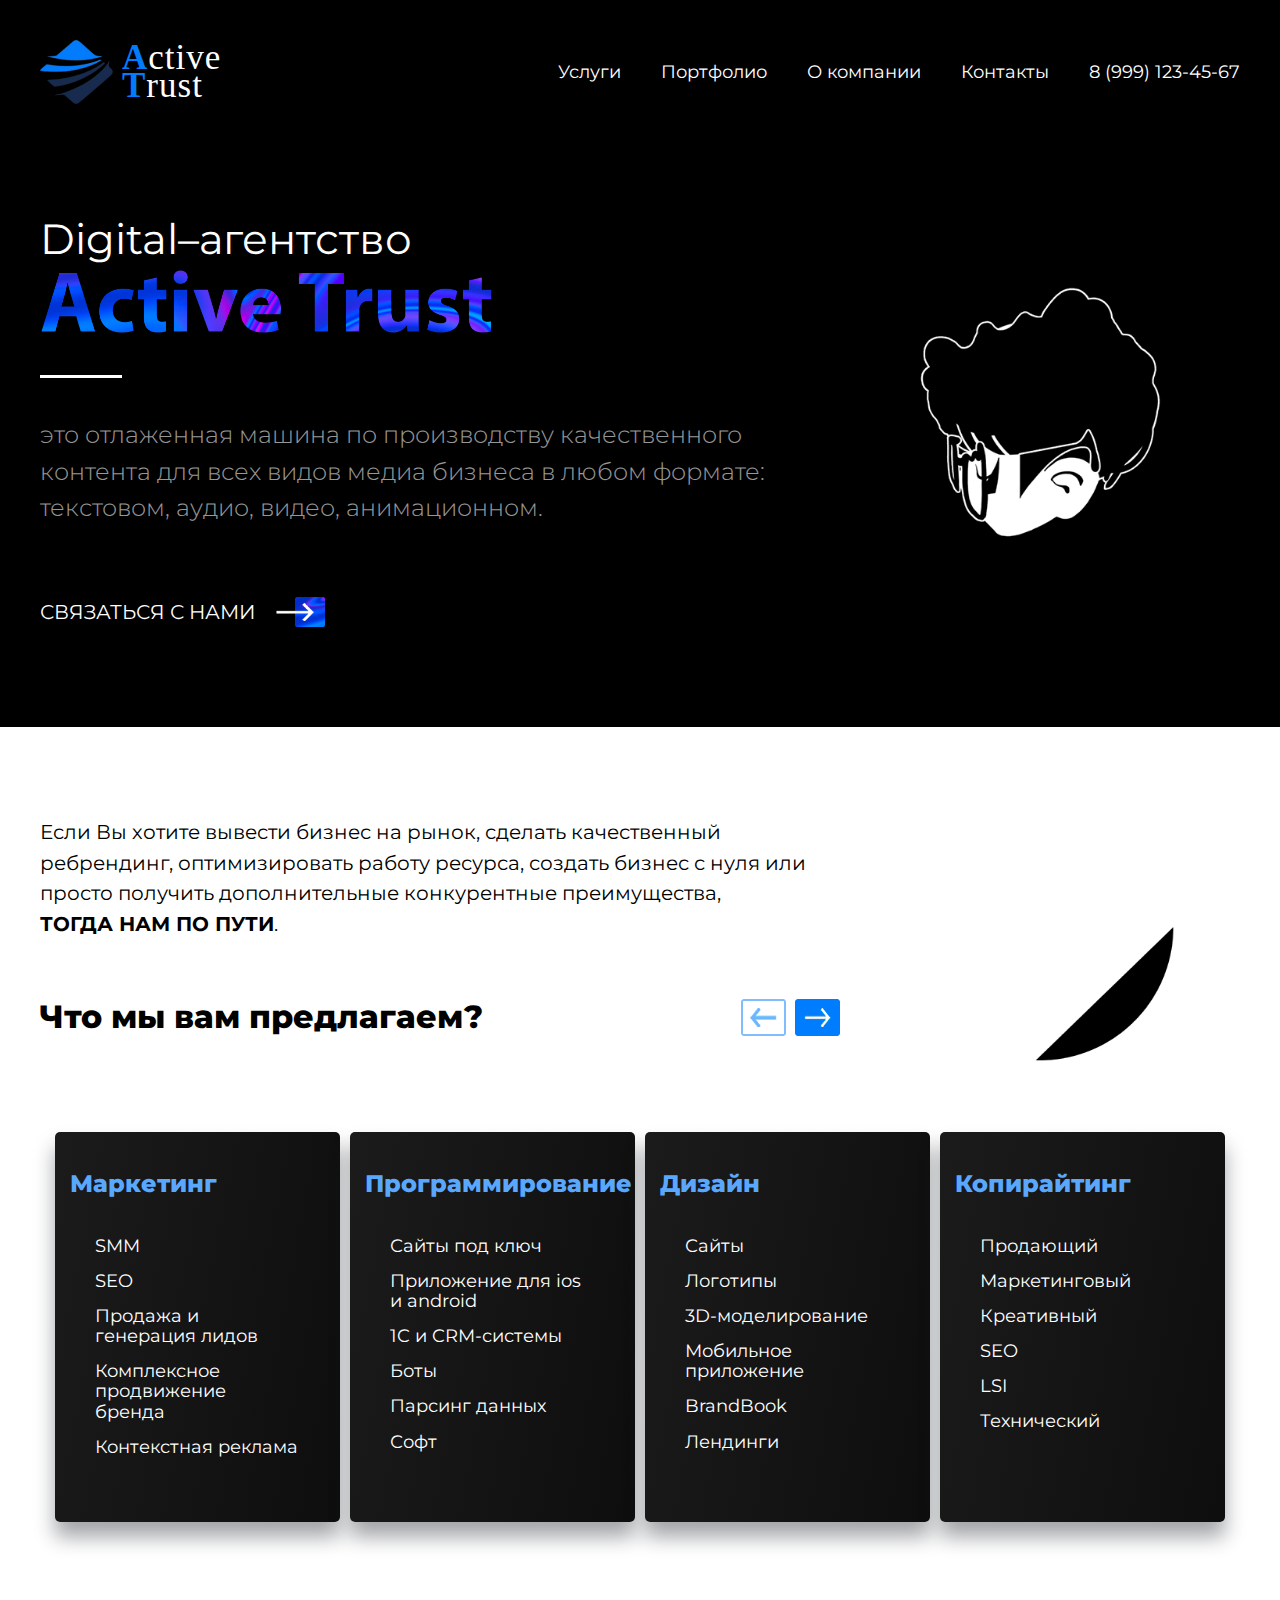
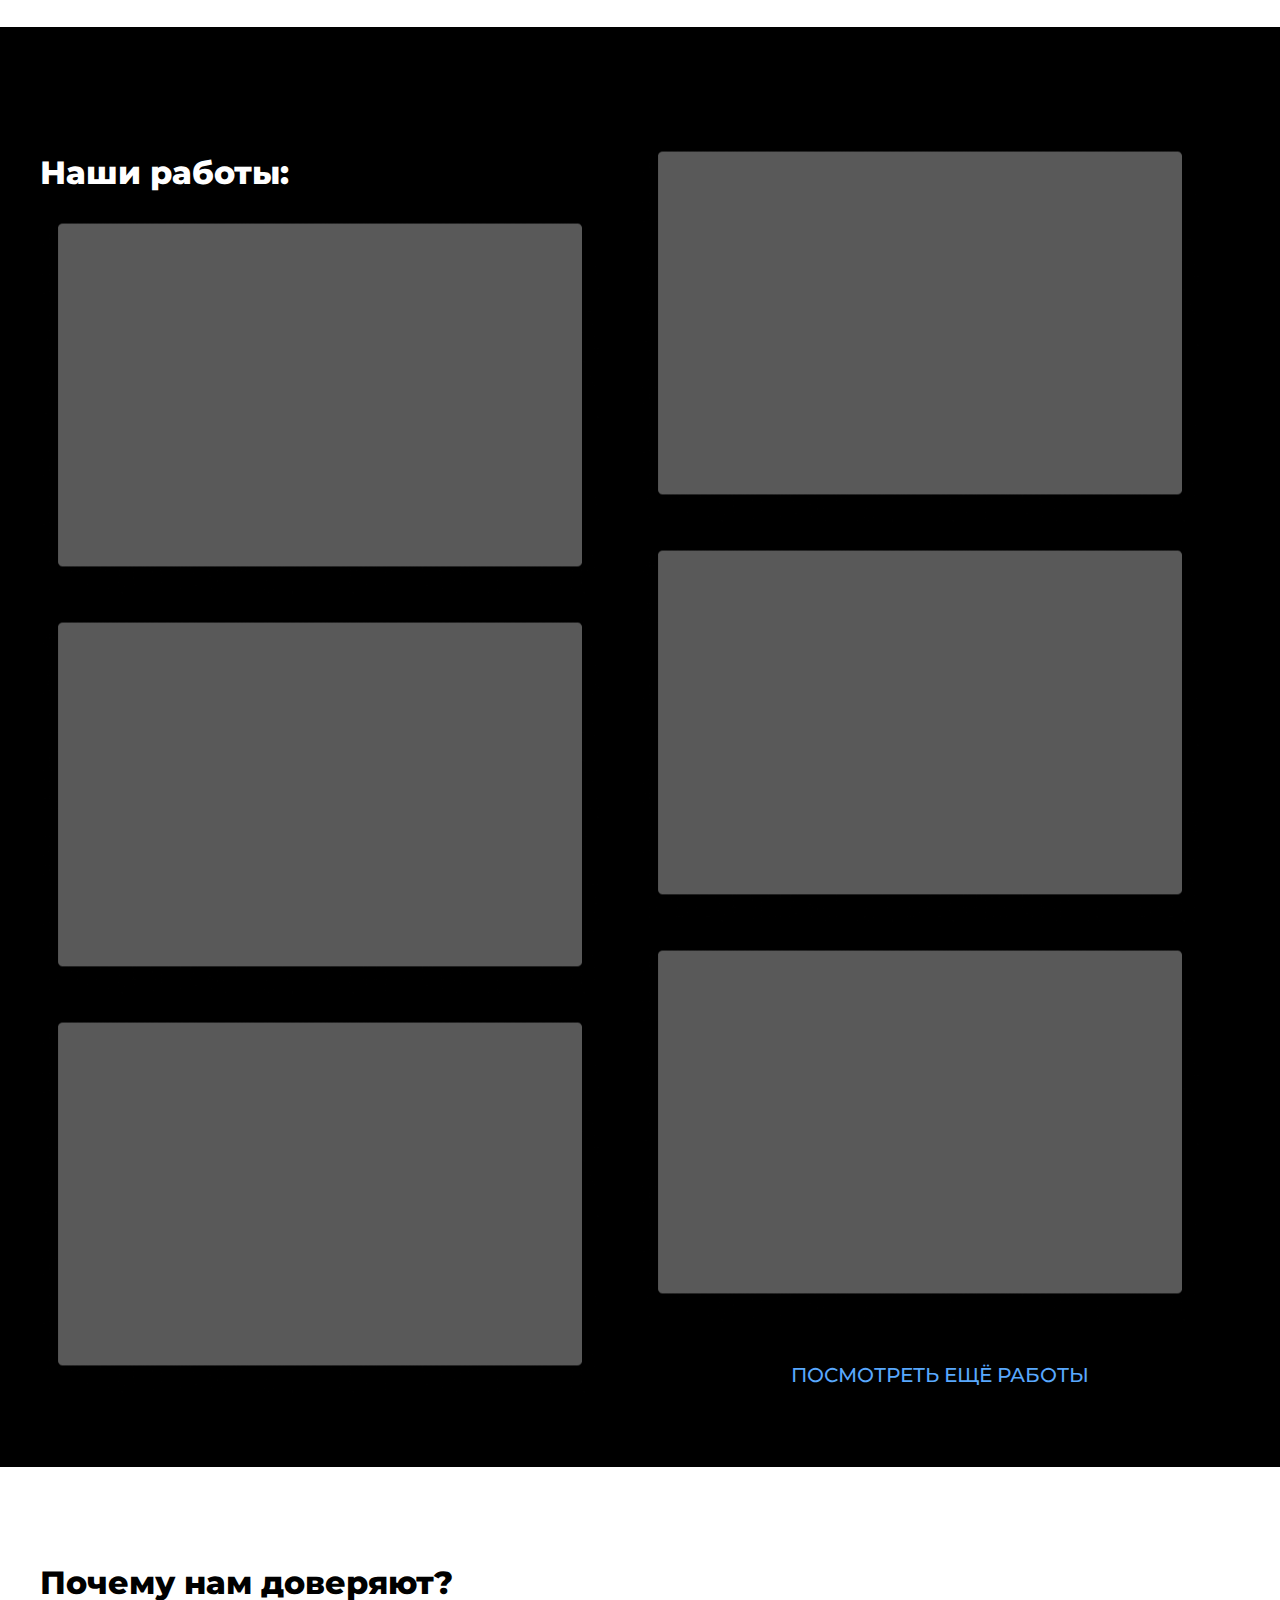
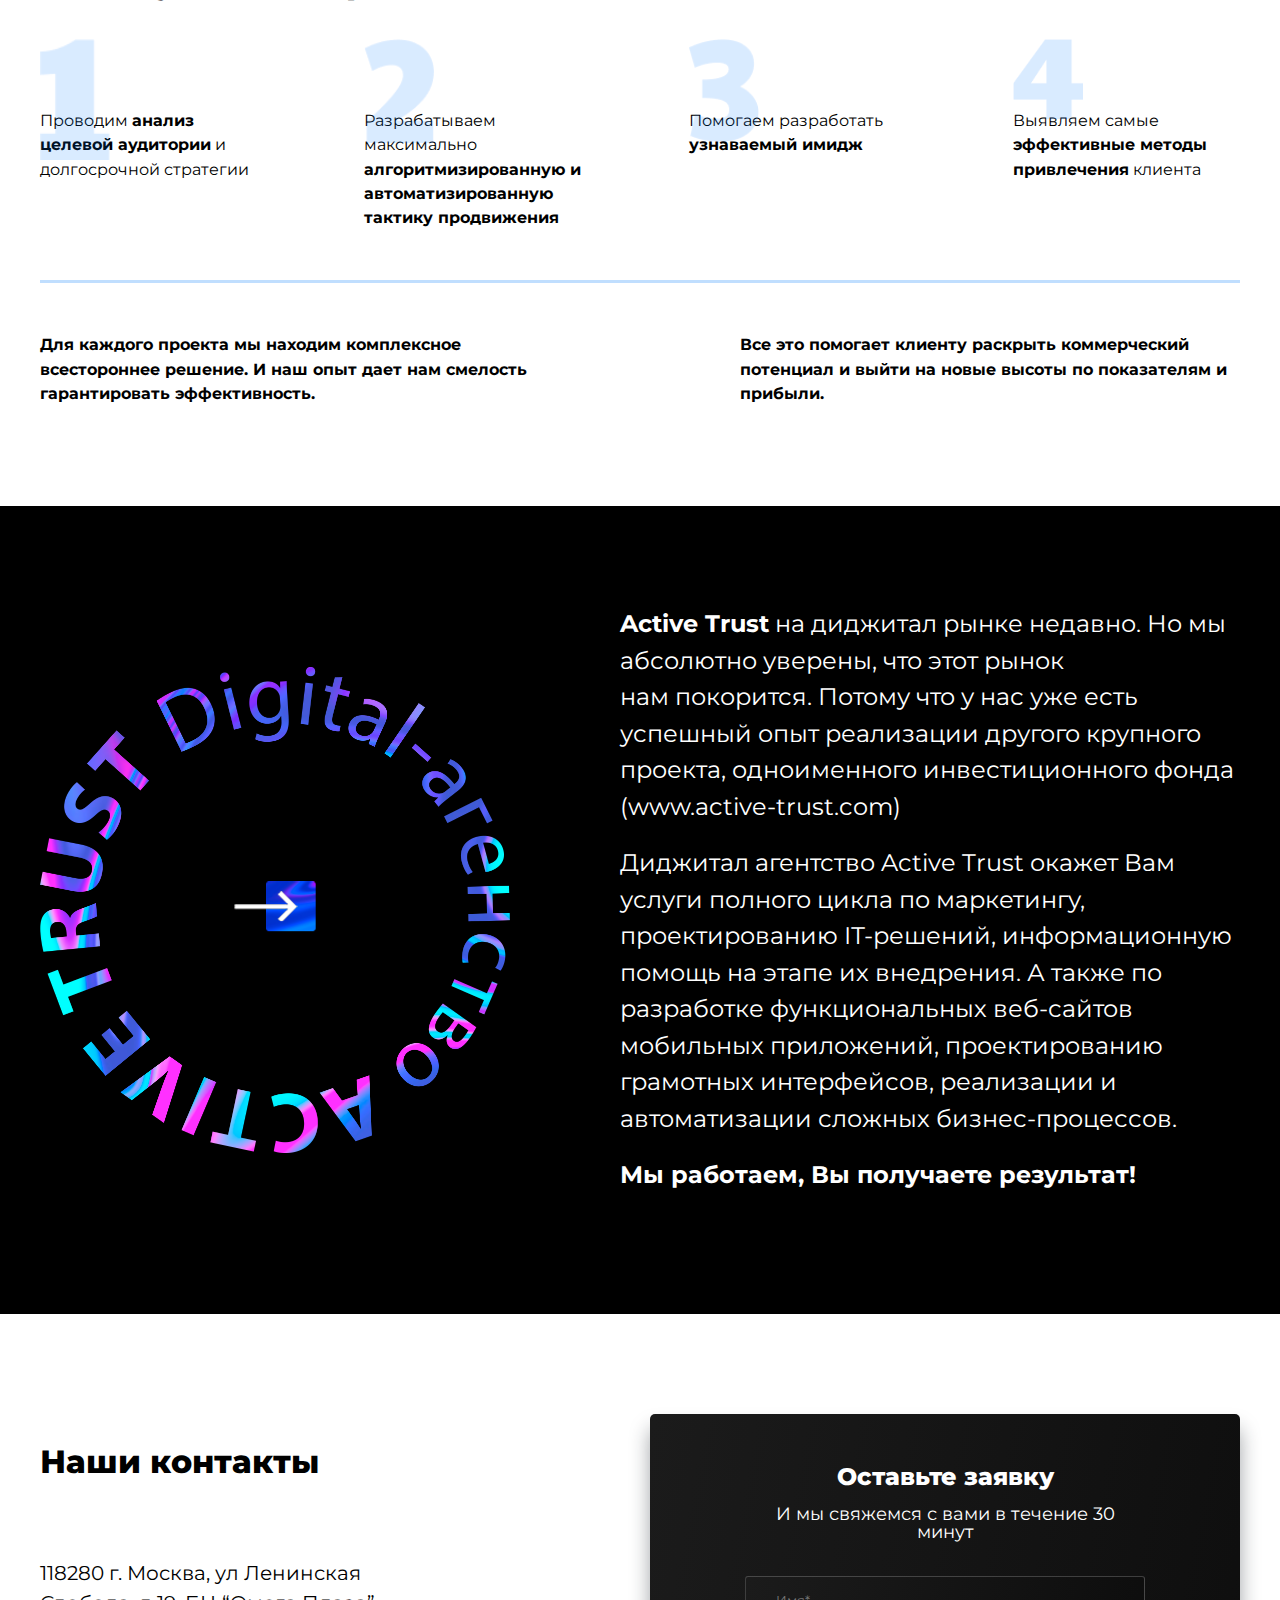
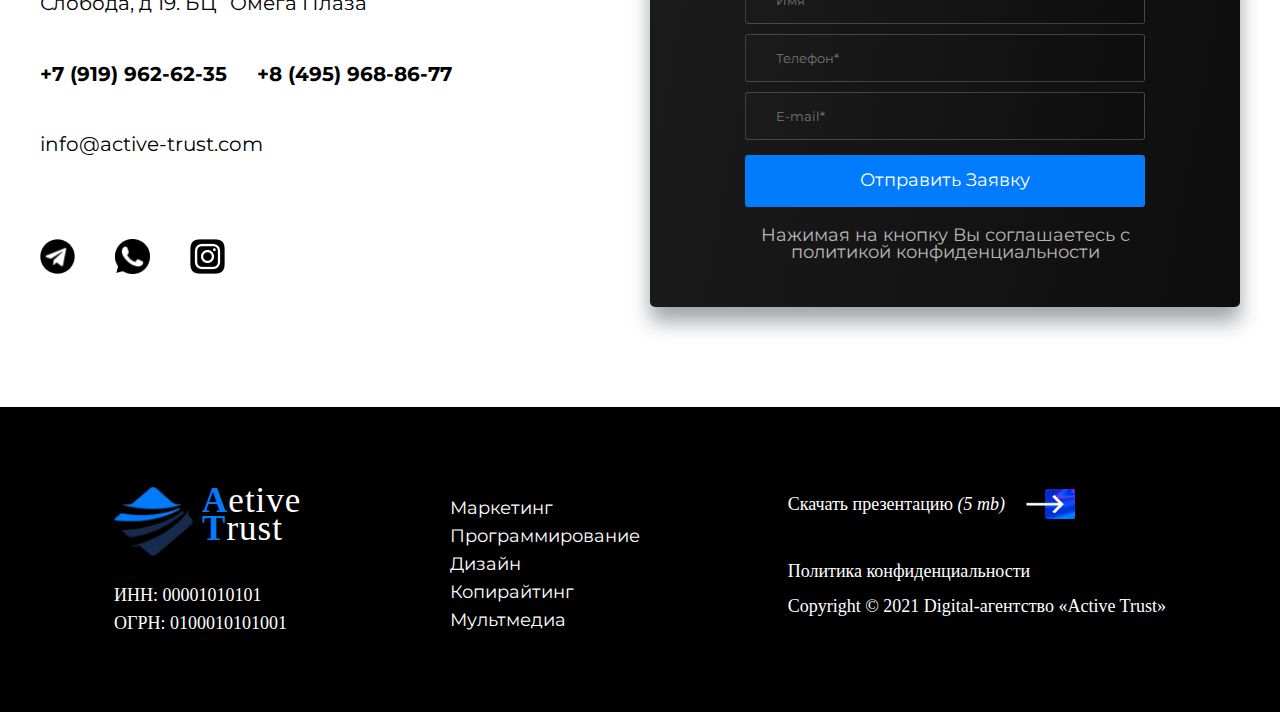
==== index.html @ a8a4c8cf "Fix the source for images" ====
<!DOCTYPE html>
<html lang="en">
  <head>
    <meta charset="UTF-8" />
    <meta http-equiv="X-UA-Compatible" content="IE=edge" />
    <meta name="viewport" content="width=device-width, initial-scale=1.0" />
    <link rel="stylesheet" href="styles/style.css" />
    <title>Active Trust</title>
  </head>
  <body>
    <div class="wrapper">
      <div class="content">
        <div class="header">
          <div class="header__inner">
            <a class="header__logo" href="#">
              <img src="images/logo/logo.png" alt="" />
              <div class="header__logoText">
                <p>Active</p>
                <p>Trust</p>
              </div>
            </a>
            <div class="header__nav">
              <p><a href="#">Услуги</a></p>
              <p><a href="#">Портфолио</a></p>
              <p><a href="#">О компании</a></p>
              <p><a href="#">Контакты</a></p>
              <p><a href="#">8 (999) 123-45-67</a></p>
            </div>
          </div>
        </div>
      </div>
      <div class="container">
        <div class="content">
          <div class="slider">
            <div class="slider__about">
              <div class="slider__heading">
                <p>Digital–агентство</p>
                <div class="slider__img">
                  <a href="# ">
                    <img
                      src="images/heading__text/activetrust.png"
                      alt=""
                      width="454"
                    />
                  </a>
                </div>
                <img src="images/heading__text/line.png" alt="" />
              </div>
              <div class="slider__text">
                <p>
                  это отлаженная машина по производству качественного контента
                  для всех видов медиа бизнеса в любом формате: текстовом,
                  аудио, видео, анимационном.
                </p>
              </div>
              <div class="slider__contactUs">
                <a href="#">Связаться с нами</a>
                <a href="#">
                  <img
                    src="images/heading__text/contactUs.png"
                    alt=""
                    width="50px"
                  />
                </a>
              </div>
            </div>
            <div class="slider__logo">
              <img src="images/heading__text/bpZ.gif" alt="" width="400px" />
            </div>
          </div>
        </div>
        <div class="offers">
          <div class="content">
            <div class="offers__inner">
              <div class="offers__text">
                <p>
                  Если Вы хотите вывести бизнес на рынок, сделать качественный
                  ребрендинг, оптимизировать работу ресурса, создать бизнес
                  с нуля или просто получить дополнительные конкурентные
                  преимущества,<br />
                  <b>ТОГДА НАМ ПО ПУТИ</b>.
                </p>
                <div class="offers__heading">
                  <p>Что мы вам предлагаем?</p>
                  <div class="offers__arrows">
                    <img
                      src="images/offer/leftArrow.png"
                      alt=""
                      width="45px"
                    />
                    <img
                      src="images/offer/rifgtArrow.png"
                      alt=""
                      width="45px"
                    />
                  </div>
                </div>
              </div>
              <div class="offers__image">
                <img
                  src="images/offer/loading_offer.gif"
                  alt=""
                  width="400px"
                />
              </div>
            </div>
            <div class="offers__types">
              <div class="offers__typeItem">
                <p>Маркетинг</p>
                <ul class="offers__typeList">
                  <li>SMM</li>
                  <li>SEO</li>
                  <li>Продажа и генерация лидов</li>
                  <li>Комплексное продвижение бренда</li>
                  <li>Контекстная реклама</li>
                </ul>
              </div>
              <div class="offers__typeItem">
                <p>Программирование</p>
                <ul class="offers__typeList">
                  <li>Сайты под ключ</li>
                  <li>Приложение для ios и android</li>
                  <li>1C и CRM-системы</li>
                  <li>Боты</li>
                  <li>Парсинг данных</li>
                  <li>Софт</li>
                </ul>
              </div>
              <div class="offers__typeItem">
                <p>Дизайн</p>
                <ul class="offers__typeList">
                  <li>Сайты</li>
                  <li>Логотипы</li>
                  <li>3D-моделирование</li>
                  <li>Мобильное приложение</li>
                  <li>BrandBook</li>
                  <li>Лендинги</li>
                </ul>
              </div>
              <div class="offers__typeItem">
                <p>Копирайтинг</p>
                <ul class="offers__typeList">
                  <li>Продающий</li>
                  <li>Маркетинговый</li>
                  <li>Креативный</li>
                  <li>SEO</li>
                  <li>LSI</li>
                  <li>Технический</li>
                </ul>
              </div>
            </div>
          </div>
        </div>
        <div class="content">
          <div class="jobs">
            <div class="jobs__heading">
              <p>Наши работы:</p>
              <img src="images/jobs/test.png" alt="" />
              <img src="images/jobs/test.png" alt="" />
              <img src="images/jobs/test.png" alt="" />
              <img src="images/jobs/test.png" alt="" />
              <img src="images/jobs/test.png" alt="" />
              <img src="images/jobs/test.png" alt="" />
              <a href="#">ПОСМОТРЕТЬ ЕЩЁ РАБОТЫ</a>
            </div>
          </div>
        </div>
        <div class="confidence">
          <div class="content">
            <div class="confidence__heading">
              <h2>Почему нам доверяют?</h2>
            </div>
            <div class="confidence__list">
              <div class="confidence__item">
                <img src="images/confidence/1.png" alt="" />
                <p>
                  Проводим <b>анализ целевой аудитории</b> и долгосрочной
                  стратегии
                </p>
              </div>
              <div class="confidence__item">
                <img src="images/confidence/2.png" alt="" />
                <p>
                  Разрабатываем максимально
                  <b
                    >алгоритмизированную и автоматизированную тактику
                    продвижения</b
                  >
                </p>
              </div>
              <div class="confidence__item">
                <img src="images/confidence/3.png" alt="" />
                <p>Помогаем разработать <b>узнаваемый имидж</b></p>
              </div>
              <div class="confidence__item">
                <img src="images/confidence/4.png" alt="" />
                <p>
                  Выявляем самые <b>эффективные методы привлечения</b> клиента
                </p>
              </div>
            </div>
            <div class="confidence__info">
              <p>
                <b
                  >Для каждого проекта мы находим комплексное всестороннее
                  решение. И наш опыт дает нам смелость гарантировать
                  эффективность.</b
                >
              </p>
              <p>
                <b>
                  Все это помогает клиенту раскрыть коммерческий потенциал и
                  выйти на новые высоты по показателям и прибыли.
                </b>
              </p>
            </div>
          </div>
        </div>
        <div class="content">
          <div class="about">
            <div class="about__inner">
              <div class="about__logo">
                <img src="images/about/about_round.png" alt="" />
              </div>
              <div class="about__heading">
                <p>
                  <b>Active Trust</b> на диджитал рынке недавно. Но мы абсолютно
                  уверены, что этот рынок нам покорится. Потому что у нас уже
                  есть успешный опыт реализации другого крупного проекта,
                  одноименного инвестиционного фонда (www.active-trust.com)
                </p>
                <p>
                  Диджитал агентство Active Trust окажет Вам услуги полного
                  цикла по маркетингу, проектированию IТ-решений, информационную
                  помощь на этапе их внедрения. А также по разработке
                  функциональных веб-сайтов мобильных приложений, проектированию
                  грамотных интерфейсов, реализации и автоматизации сложных
                  бизнес-процессов.
                </p>
                <p><b>Мы работаем, Вы получаете результат!</b></p>
              </div>
            </div>
          </div>
        </div>
        <div class="contacts">
          <div class="content">
            <div class="contacts__inner">
              <div class="contacts__info">
                <h2>Наши контакты</h2>
                <p class="contacts__adress">
                  118280 г. Москва, ул Ленинская Слобода, д 19. БЦ “Омега Плаза”
                </p>
                <div class="contacts__numbers">
                  <p class="contacts__phones"><b>+7 (919) 962-62-35</b></p>
                  <p class="contacts__phones"><b>+8 (495) 968-86-77</b></p>
                </div>
                <p class="contacts__email">info@active-trust.com</p>
                <div class="contacts__links">
                  <img src="images/contacts/uil_telegram.png" alt="" />
                  <img src="images/contacts/dashicons_whatsapp.png" alt="" />
                  <img src="images/contacts/uil_instagram-alt.png" alt="" />
                </div>
              </div>
              <div class="contacts__request">
                <div class="contacts__requestZone">
                  <h3>Оставьте заявку</h3>
                  <p>И мы свяжемся с вами в течение 30 минут</p>
                  <div class="contacts__forms">
                    <form action="#" class="contacts__form">
                      <input
                        type="text"
                        class="contacts__data"
                        name="firstName"
                        placeholder="Имя*"
                      />
                      <input
                        type="text"
                        class="contacts__data"
                        name="phoneNumber"
                        placeholder="Телефон*"
                      />
                      <input
                        type="text"
                        class="contacts__data"
                        name="eMail"
                        placeholder="E-mail*"
                      />
                      <input
                        type="submit"
                        value="Отправить Заявку"
                        class="contacts__send"
                      />
                    </form>
                  </div>
                  <div class="contacts__privacyPolicy">
                    <p>
                      Нажимая на кнопку Вы соглашаетесь с политикой
                      конфиденциальности
                    </p>
                  </div>
                </div>
              </div>
            </div>
          </div>
        </div>
      </div>
      <div class="footer">
        <div class="content">
          <div class="footer__inner">
            <div class="footer__logo">
              <div class="footer__logoZone">
                <img src="images/logo/logo.png" alt="" width="80px" />
                <div class="footer__logoText">
                  <p>Aetive</p>
                  <p>Trust</p>
                </div>
              </div>
              <div class="footer__code">
                <p>ИНН: 00001010101</p>
                <p>ОГРН: 0100010101001</p>
              </div>
            </div>
            <div class="footer__nav">
              <ul class="footer__navList">
                <li class="footer__navItem"><a href="#">Маркетинг</a></li>
                <li class="footer__navItem">
                  <a href="#">Программирование</a>
                </li>
                <li class="footer__navItem"><a href="#">Дизайн</a></li>
                <li class="footer__navItem"><a href="#">Копирайтинг</a></li>
                <li class="footer__navItem"><a href="#">Мультмедиа</a></li>
              </ul>
            </div>
            <div class="footer__files">
              <div class="footer__download">
                <p>Скачать презентацию <i>(5 mb)</i></p>
                <img
                  src="/images/heading__text/contactUs.png"
                  alt=""
                  width="50px"
                />
              </div>
              <div class="footer__copyright">
                <p>Политика конфиденциальности</p>
                <p>Copyright © 2021 Digital-агентство «Active Trust»</p>
              </div>
            </div>
          </div>
        </div>
      </div>
    </div>
  </body>
</html>
---- styles/style.css ----
@import url("https://fonts.googleapis.com/css2?family=Montserrat:wght@100;200&display=swap");
@import url("https://fonts.googleapis.com/css2?family=Montserrat&display=swap");
@import url("https://fonts.googleapis.com/css2?family=Montserrat:wght@700&display=swap");
* {
  padding: 0;
  margin: 0;
  border: 0;
}

*,
*:before,
*:after {
  box-sizing: border-box;
}

:focus,
:active {
  outline: none;
}

a:focus,
a:active {
  outline: none;
}

nav,
footer,
header,
aside {
  display: block;
}

html,
body {
  height: 100%;
  width: 100%;
  font-size: 100%;
  line-height: 1;
  font-size: 14px;
  -ms-text-size-adjust: 100%;
  -moz-text-size-adjust: 100%;
  -webkit-text-size-adjust: 100%;
}

input,
button,
textarea {
  font-family: inherit;
}

input::-ms-clear {
  display: none;
}

button {
  cursor: pointer;
}

button::-moz-focus-inner {
  padding: 0;
  border: 0;
}

a,
a:visited {
  text-decoration: none;
}

a:hover {
  text-decoration: none;
}

ul li {
  list-style: none;
}

img {
  vertical-align: top;
}

h1,
h2,
h3,
h4,
h5,
h6 {
  font-size: inherit;
  font-weight: inherit;
}

body {
  background: black;
}

h2 {
  font-size: 32px;
  font-family: "Montserrat", sans-serif;
  font-weight: 800;
}

.wpapper {
  display: flex;
  flex-direction: column;
  min-height: 100%;
  overflow: hidden;
}
.container {
}
.content {
  max-width: 1260px;
  margin: 0 auto;
  padding: 0 30px;
}
.header {
  padding-top: 40px;
}
.header__inner {
  display: flex;
  flex-direction: row;
  flex-wrap: nowrap;
  justify-content: space-between;
}
.header__logo {
  display: flex;
  flex-direction: row;
  flex-wrap: nowrap;
  align-items: center;
}
.header__logoText {
  color: white;
  margin-left: 8px;
  font-size: 35px;
  line-height: 0.8;
  letter-spacing: 1px;
}
.header__logoText p::first-letter {
  color: #027bfd;
  font-weight: 700;
}
.header__nav {
  color: white;
  display: flex;
  flex-direction: row;
  flex-wrap: nowrap;
  justify-content: space-between;
  align-items: center;
  font-family: "Montserrat", sans-serif;
  font-size: 18px;
}
.header__nav p {
  margin-left: 40px;
}

.header__nav a {
  color: white;
}
.header__nav a:hover {
  color: #59a8fd;
}

.slider {
  margin-top: 114px;
  display: flex;
  flex-direction: row;
  flex-wrap: nowrap;
  align-items: center;
  justify-content: space-between;
}
.slider__about {
}
.slider__img {
  margin-bottom: 38px;
}
.slider__heading {
  color: white;
  font-family: "Montserrat", sans-serif;
  font-style: normal;
  font-weight: normal;
  font-size: 42px;
}
.slider__heading p {
  margin-bottom: 10px;
}
.slider__text {
  color: rgba(255, 255, 255, 0.6);
  font-family: "Montserrat", sans-serif;
  font-style: normal;
  font-weight: 300;
  font-size: 24px;
  line-height: 152%;
  margin-bottom: 70px;
}
.slider__contactUs {
  color: white;
  font-size: 20px;
  font-family: "Montserrat", sans-serif;
  text-transform: uppercase;
  display: flex;
  flex-direction: row;
  align-items: center;
}
.slider__contactUs img {
  margin-left: 20px;
}
.slider__contactUs a {
  color: white;
}
.slider__contactUs a:hover {
  color: #027bfd;
}

/* Offer zone */
.offers {
  margin-top: 100px;

  background-color: white;
}
.offers__inner {
  display: flex;
  flex-direction: row;
  justify-content: space-between;
  align-items: center;
}
.offers__text {
  font-family: "Montserrat", sans-serif;
  font-size: 20px;
  line-height: 152%;
  color: #000000;
}
.offers__heading {
  margin-top: 60px;
  font-weight: 800;
  font-size: 32px;
  font-family: "Montserrat", sans-serif;
  display: flex;
  align-items: center;
  justify-content: space-between;
  flex-wrap: nowrap;
}
.offers__types {
  display: flex;
  flex-direction: row;
  flex-wrap: wrap;
  justify-content: center;
  padding-bottom: 100px;
}

.offers__typeItem {
  background: linear-gradient(100.74deg, #1c1c1c -7.06%, #0d0d0d 104.89%);
  box-shadow: 0px 15px 20px rgba(23, 29, 38, 0.4);
  border-radius: 5px;
  width: 285px;
  color: white;
  margin: 5px 5px 5px 5px;
}

.offers__typeItem p {
  font-family: "Montserrat", sans-serif;
  font-size: 24px;
  color: #59a8fd;
  font-weight: 800;
  padding: 40px 0px 40px 15px;
}

.offers__typeList {
  font-family: "Montserrat", sans-serif;
  font-size: 18px;
  line-height: 112%;
  padding: 0 40px 50px 40px;
}

.offers__typeList li {
  padding-bottom: 15px;
}

.jobs {
  margin-top: 100px;
  padding-bottom: 70px;
}
.jobs__heading {
  display: flex;
  flex-direction: column;
  flex-wrap: wrap;
  color: white;
  font-family: "Montserrat", sans-serif;
  font-size: 32px;
  font-weight: 800;
  max-height: 1300px;
}

.jobs__heading img {
  max-width: 560px;
  width: 100%;
  margin-top: 20px;
}
.jobs__heading p {
  padding-top: 30px;
  padding-bottom: 10px;
}
.jobs__heading a {
  text-decoration: none;
  color: #59a8fd;
  font-weight: 500;
  font-size: 20px;
  font-family: "Montserrat", sans-serif;
  padding-top: 40px;
  text-align: center;
}

.confidence {
  background-color: white;
}
.confidence__heading {
  padding-top: 100px;
}
.confidence__heading {
  padding-top: 100px;
  padding-bottom: 40px;
}
.confidence__info {
  padding-bottom: 100px;
  display: flex;
  justify-content: space-between;
}
.confidence__info p {
  max-width: 500px;
  font-family: "Montserrat", sans-serif;
  font-size: 16px;
  line-height: 152%;
}
.confidence__list {
  display: flex;
  justify-content: space-between;
  padding-bottom: 50px;
  border-bottom: 3px solid rgba(2, 123, 253, 0.25);
  margin-bottom: 50px;
}
.confidence__item {
  max-width: 227px;
  font-family: "Montserrat", sans-serif;
  font-size: 16px;
  line-height: 152%;
}
.confidence__item img {
  position: absolute;
  max-width: 70px;
  width: 100%;
}
.confidence__item p {
  padding-top: 70px;
}
.about {
  padding-top: 100px;
  padding-bottom: 100px;
}
.about__inner {
  display: flex;
  flex-wrap: wrap;
  flex-direction: row;
  justify-content: space-between;
  align-items: center;
}
.about__logo {
  max-width: 470px;
}
.about__logo img {
  width: 100%;
}
.about__heading {
  color: white;
  font-size: 24px;
  font-family: "Montserrat", sans-serif;
  line-height: 152%;
  max-width: 620px;
}
.about__heading p {
  margin-bottom: 20px;
}
.contacts {
  background-color: white;
  padding-top: 100px;
  padding-bottom: 100px;
  font-family: "Montserrat", sans-serif;
}
.contacts__inner {
  display: flex;
  flex-wrap: wrap;
  flex-direction: row;
  justify-content: space-between;
  align-items: center;
}
.contacts__info {
  display: flex;
  flex-wrap: nowrap;
  flex-direction: column;
  align-items: flex-start;
}
.contacts__email {
  padding: 40px 0 80px 0;
}
.contacts__adress {
  padding-top: 80px;
  max-width: 350px;
  padding-bottom: 40px;
}
.contacts__info p {
  font-size: 20px;
  line-height: 152%;
}
.contacts__phones {
  margin-right: 30px;
}
.contacts__numbers {
  display: flex;
  flex-direction: row;
  flex-wrap: wrap;
}
.contacts__links {
  display: flex;
  flex-direction: row;
  flex-wrap: nowrap;
}
.contacts__links img {
  margin-right: 40px;
  max-width: 35px;
}
.contacts__request {
  color: white;
  background: linear-gradient(100.74deg, #1c1c1c -7.06%, #0d0d0d 104.89%);
  box-shadow: 0px 15px 20px rgba(23, 29, 38, 0.4);
  border-radius: 5px;
  max-width: 590px;
  width: 100%;
}
.contacts__requestZone {
  max-width: 400px;
  margin: 0 auto;
}
.contacts__requestZone h3 {
  font-size: 24px;
  line-height: 152%;
  font-weight: 800;
  text-align: center;
  margin-bottom: 10px;
  padding-top: 45px;
}
.contacts__requestZone p {
  font-size: 18px;
  text-align: center;
}
.contacts__forms {
  margin-top: 30px;
  margin-bottom: 10px;
}
.contacts__form {
  display: flex;
  flex-direction: column;
  flex-wrap: nowrap;
}
.contacts__data {
  margin: 5px 0;
  color: white;
  padding: 15px 30px 15px 30px;
  background: linear-gradient(100.74deg, #1c1c1c -7.06%, #0d0d0d 104.89%);
  border: 1px solid rgba(255, 255, 255, 0.2);
  box-sizing: border-box;
  border-radius: 3px;
}

.contacts__send {
  font-size: 18px;
  line-height: 152%;
  color: white;
  text-align: center;
  background: #027bfd;
  border-radius: 3px;
  margin: 10px 0px;
  padding: 12px 0px;
  cursor: pointer;
}
.contacts__privacyPolicy {
  padding-bottom: 46px;
  font-size: 14px;
  line-height: 122%;
  color: rgba(255, 255, 255, 0.7);
  cursor: pointer;
}
.contacts__privacyPolicy:hover {
  color: #027bfd;
}
.footer {
  background-color: black;
  color: white;
  font-size: 18px;
  color: white;
}
.footer__inner {
  display: flex;
  justify-content: space-around;
  align-items: center;
  padding: 80px 0px;
}

.footer__logo {
  display: flex;
  flex-direction: column;
}
.footer__logoZone {
  display: flex;
  flex-direction: row;
  flex-wrap: nowrap;
}
.footer__logoZone img {
}
.footer__logoText {
  color: white;
  margin-left: 8px;
  font-size: 35px;
  line-height: 0.8;
  letter-spacing: 1px;
}

.footer__logoText p::first-letter {
  color: #027bfd;
  font-weight: 700;
}
.footer__code {
  margin-top: 30px;
}
.footer__code p {
  margin-bottom: 10px;
}
.footer__code p:last-child {
  margin-bottom: 0px;
}
.footer__nav {
  font-family: "Montserrat", sans-serif;
}
.footer__navList {
}
.footer__navItem a {
  text-decoration: none;
  color: white;
}
.footer__navItem {
  margin-top: 10px;
}
.footer__files {
  display: flex;
  flex-direction: column;
}
.footer__download {
  display: flex;
  flex-flow: row nowrap;
  align-items: center;
  margin-bottom: 40px;
  cursor: pointer;
}
.footer__download p {
  margin-right: 20px;
}
.footer__copyright {
  line-height: 142%;
}
.footer__copyright p {
  margin-bottom: 10px;
}

@media (max-width: 1180px) {
  .jobs {
    text-align: center;
    margin: 30px 0px 30px 0px;
    padding: 0px;
  }
  .jobs__heading {
    display: block;
    max-height: none;
  }
  .jobs__heading img {
    max-width: 100%;
    margin-top: 10px;
  }
  .jobs__heading a {
    padding: 0;
  }
}
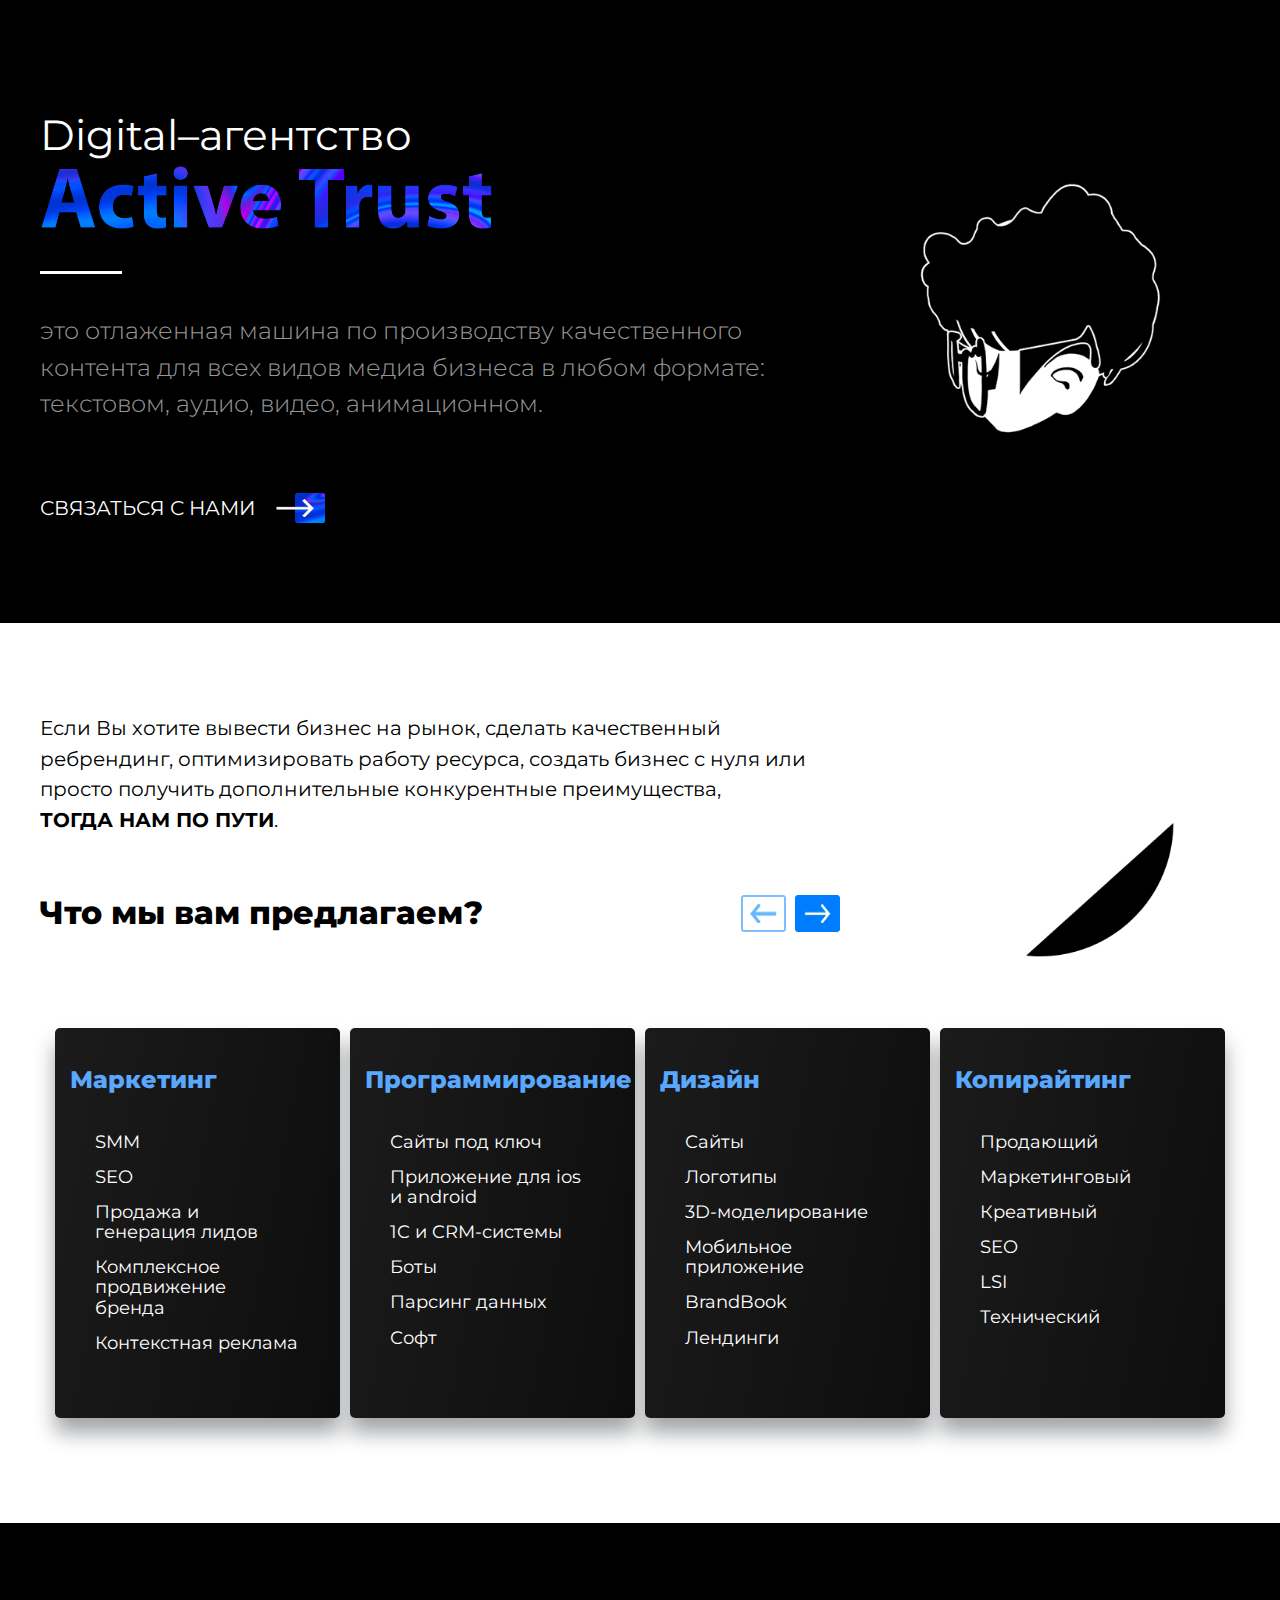
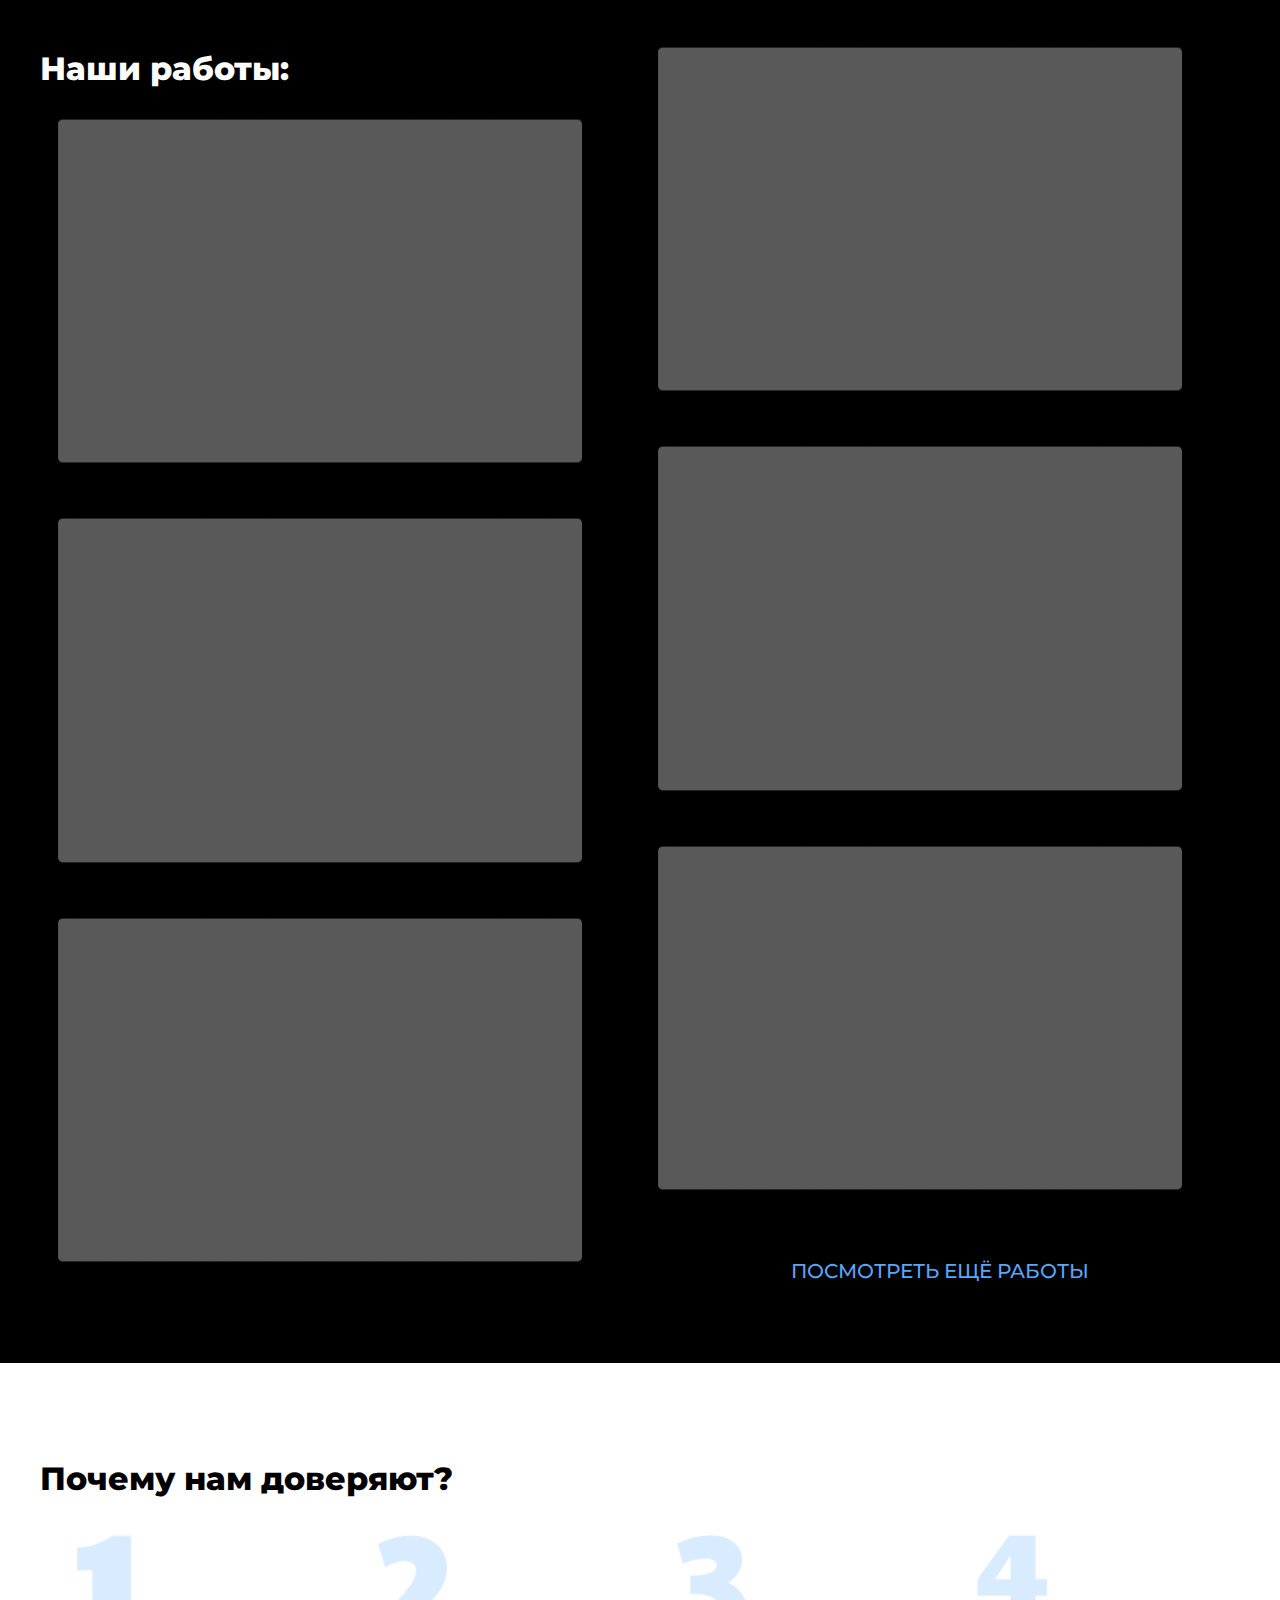
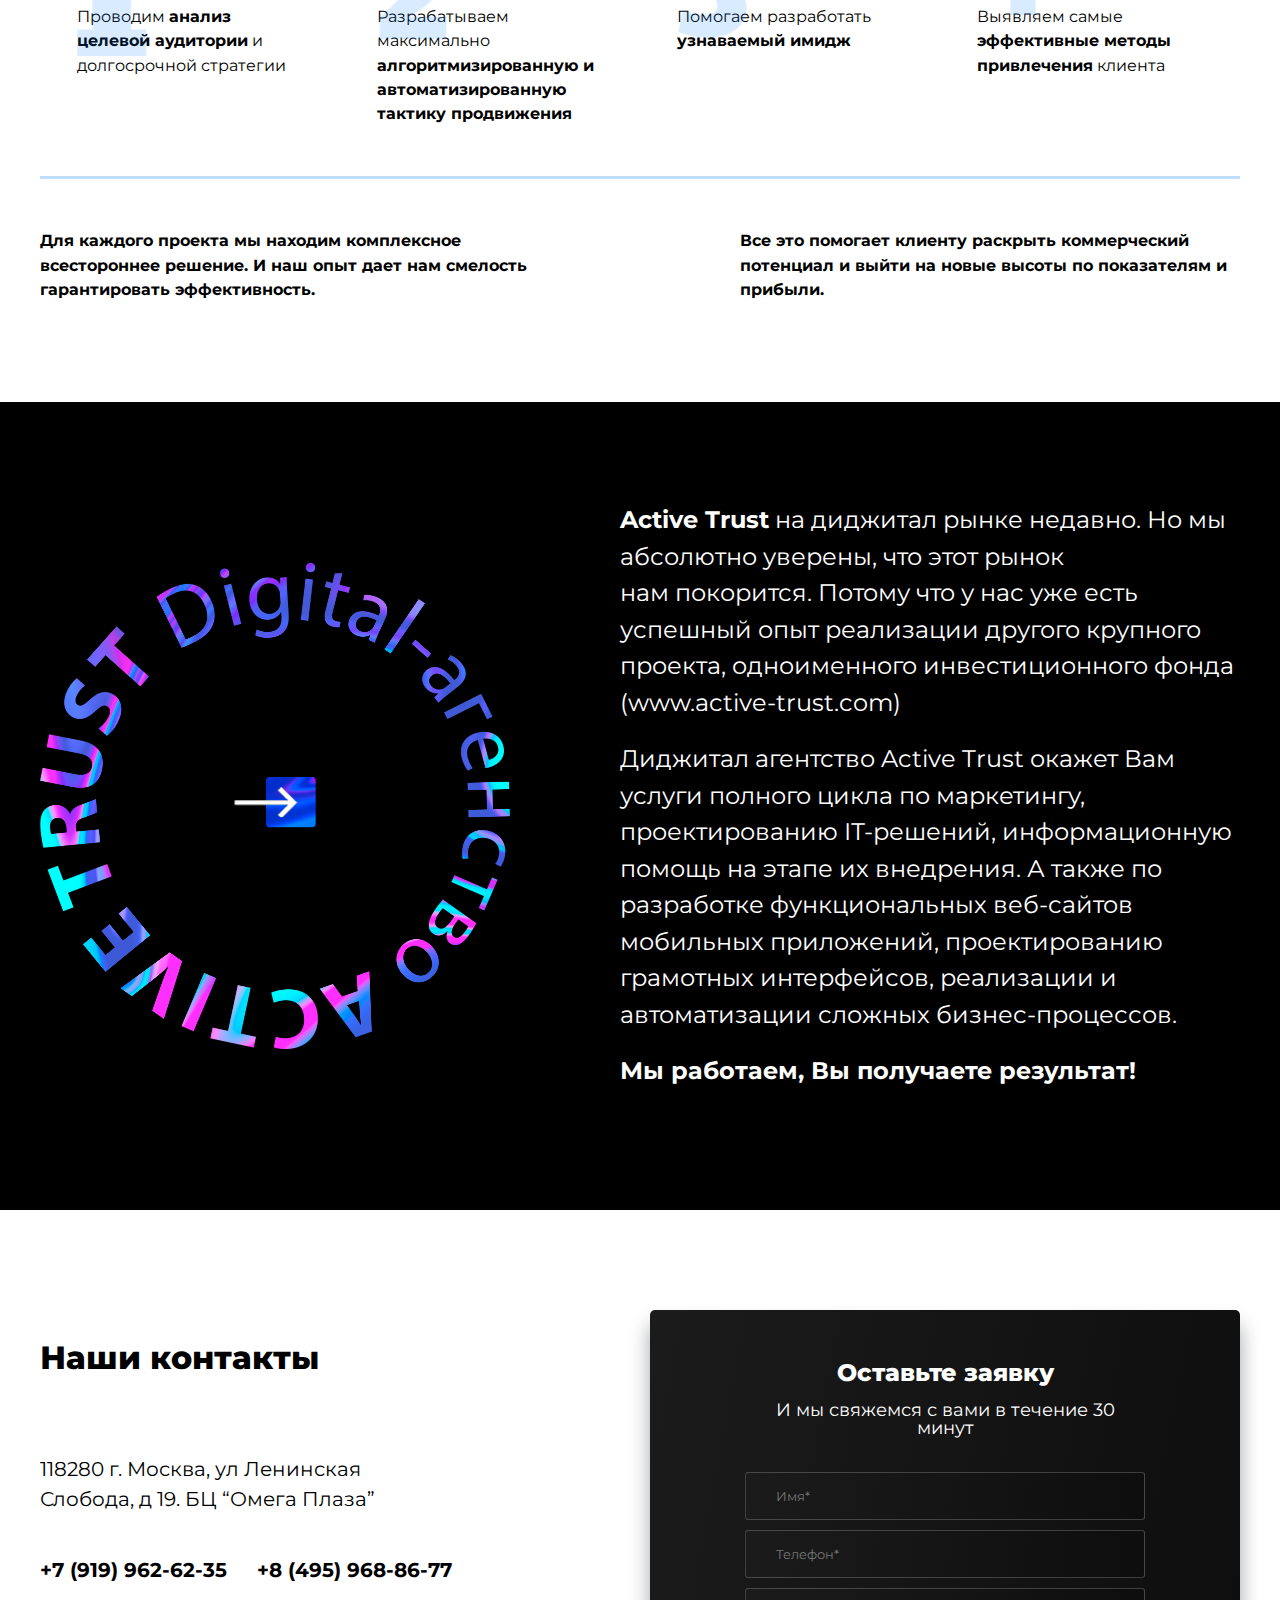
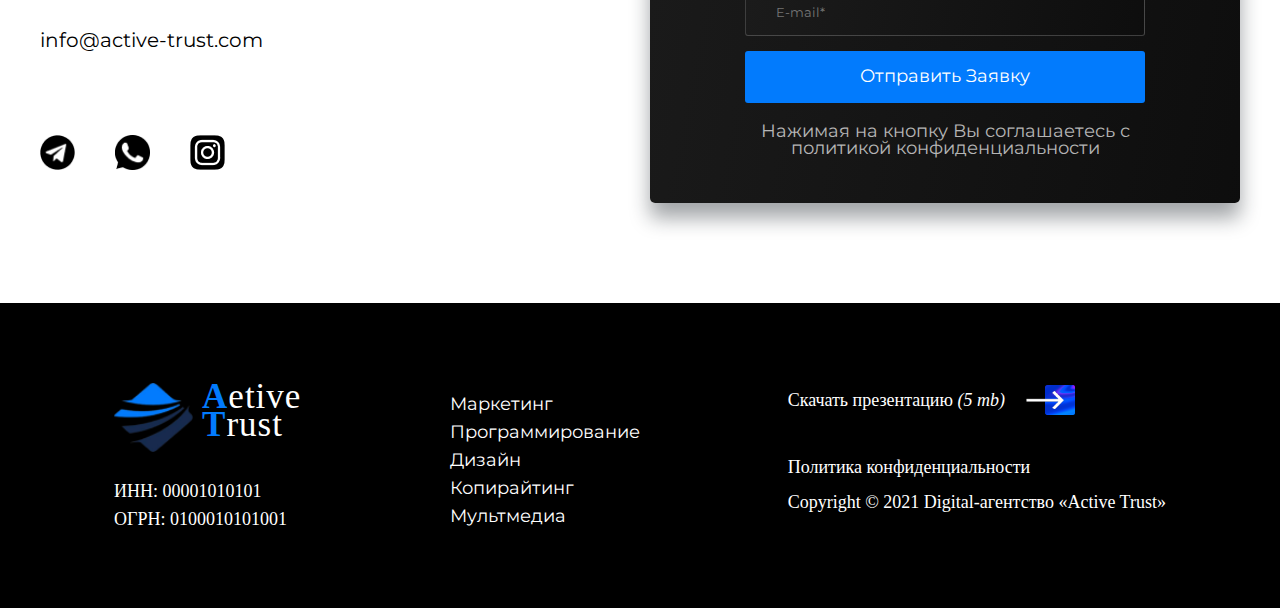
==== commit 95a693fd: "Issue #2| Added start adaprive blocks styles" ====
--- a/index.html
+++ b/index.html
@@ -10,10 +10,10 @@
   <body>
     <div class="wrapper">
       <div class="content">
-        <div class="header">
+        <!-- <div class="header">
           <div class="header__inner">
             <a class="header__logo" href="#">
-              <img src="images/logo/logo.png" alt="" />
+              <img src="/images/logo/logo.png" alt="" />
               <div class="header__logoText">
                 <p>Active</p>
                 <p>Trust</p>
@@ -27,7 +27,7 @@
               <p><a href="#">8 (999) 123-45-67</a></p>
             </div>
           </div>
-        </div>
+        </div> -->
       </div>
       <div class="container">
         <div class="content">
@@ -38,13 +38,13 @@
                 <div class="slider__img">
                   <a href="# ">
                     <img
-                      src="images/heading__text/activetrust.png"
+                      src="/images/heading__text/activetrust.png"
                       alt=""
                       width="454"
                     />
                   </a>
                 </div>
-                <img src="images/heading__text/line.png" alt="" />
+                <img src="/images/heading__text/line.png" alt="" />
               </div>
               <div class="slider__text">
                 <p>
@@ -57,7 +57,7 @@
                 <a href="#">Связаться с нами</a>
                 <a href="#">
                   <img
-                    src="images/heading__text/contactUs.png"
+                    src="/images/heading__text/contactUs.png"
                     alt=""
                     width="50px"
                   />
@@ -65,7 +65,7 @@
               </div>
             </div>
             <div class="slider__logo">
-              <img src="images/heading__text/bpZ.gif" alt="" width="400px" />
+              <img src="/images/heading__text/bpZ.gif" alt="" width="400px" />
             </div>
           </div>
         </div>
@@ -84,12 +84,12 @@
                   <p>Что мы вам предлагаем?</p>
                   <div class="offers__arrows">
                     <img
-                      src="images/offer/leftArrow.png"
+                      src="/images/offer/leftArrow.png"
                       alt=""
                       width="45px"
                     />
                     <img
-                      src="images/offer/rifgtArrow.png"
+                      src="/images/offer/rifgtArrow.png"
                       alt=""
                       width="45px"
                     />
@@ -98,7 +98,7 @@
               </div>
               <div class="offers__image">
                 <img
-                  src="images/offer/loading_offer.gif"
+                  src="/images/offer/loading_offer.gif"
                   alt=""
                   width="400px"
                 />
@@ -155,12 +155,12 @@
           <div class="jobs">
             <div class="jobs__heading">
               <p>Наши работы:</p>
-              <img src="images/jobs/test.png" alt="" />
-              <img src="images/jobs/test.png" alt="" />
-              <img src="images/jobs/test.png" alt="" />
-              <img src="images/jobs/test.png" alt="" />
-              <img src="images/jobs/test.png" alt="" />
-              <img src="images/jobs/test.png" alt="" />
+              <img src="/images/jobs/test.png" alt="" />
+              <img src="/images/jobs/test.png" alt="" />
+              <img src="/images/jobs/test.png" alt="" />
+              <img src="/images/jobs/test.png" alt="" />
+              <img src="/images/jobs/test.png" alt="" />
+              <img src="/images/jobs/test.png" alt="" />
               <a href="#">ПОСМОТРЕТЬ ЕЩЁ РАБОТЫ</a>
             </div>
           </div>
@@ -172,14 +172,14 @@
             </div>
             <div class="confidence__list">
               <div class="confidence__item">
-                <img src="images/confidence/1.png" alt="" />
+                <img src="/images/confidence/1.png" alt="" />
                 <p>
                   Проводим <b>анализ целевой аудитории</b> и долгосрочной
                   стратегии
                 </p>
               </div>
               <div class="confidence__item">
-                <img src="images/confidence/2.png" alt="" />
+                <img src="/images/confidence/2.png" alt="" />
                 <p>
                   Разрабатываем максимально
                   <b
@@ -189,11 +189,11 @@
                 </p>
               </div>
               <div class="confidence__item">
-                <img src="images/confidence/3.png" alt="" />
+                <img src="/images/confidence/3.png" alt="" />
                 <p>Помогаем разработать <b>узнаваемый имидж</b></p>
               </div>
               <div class="confidence__item">
-                <img src="images/confidence/4.png" alt="" />
+                <img src="/images/confidence/4.png" alt="" />
                 <p>
                   Выявляем самые <b>эффективные методы привлечения</b> клиента
                 </p>
@@ -220,7 +220,7 @@
           <div class="about">
             <div class="about__inner">
               <div class="about__logo">
-                <img src="images/about/about_round.png" alt="" />
+                <img src="/images/about/about_round.png" alt="" />
               </div>
               <div class="about__heading">
                 <p>
@@ -256,9 +256,9 @@
                 </div>
                 <p class="contacts__email">info@active-trust.com</p>
                 <div class="contacts__links">
-                  <img src="images/contacts/uil_telegram.png" alt="" />
-                  <img src="images/contacts/dashicons_whatsapp.png" alt="" />
-                  <img src="images/contacts/uil_instagram-alt.png" alt="" />
+                  <img src="/images/contacts/uil_telegram.png" alt="" />
+                  <img src="/images/contacts/dashicons_whatsapp.png" alt="" />
+                  <img src="/images/contacts/uil_instagram-alt.png" alt="" />
                 </div>
               </div>
               <div class="contacts__request">
@@ -309,7 +309,7 @@
           <div class="footer__inner">
             <div class="footer__logo">
               <div class="footer__logoZone">
-                <img src="images/logo/logo.png" alt="" width="80px" />
+                <img src="/images/logo/logo.png" alt="" width="80px" />
                 <div class="footer__logoText">
                   <p>Aetive</p>
                   <p>Trust</p>
--- a/styles/style.css
+++ b/styles/style.css
@@ -117,13 +117,13 @@
 .header__inner {
   display: flex;
   flex-direction: row;
-  flex-wrap: nowrap;
+
   justify-content: space-between;
 }
 .header__logo {
   display: flex;
   flex-direction: row;
-  flex-wrap: nowrap;
+
   align-items: center;
 }
 .header__logoText {
@@ -141,7 +141,7 @@
   color: white;
   display: flex;
   flex-direction: row;
-  flex-wrap: nowrap;
+
   justify-content: space-between;
   align-items: center;
   font-family: "Montserrat", sans-serif;
@@ -162,11 +162,12 @@
   margin-top: 114px;
   display: flex;
   flex-direction: row;
-  flex-wrap: nowrap;
+  flex-wrap: wrap;
   align-items: center;
   justify-content: space-between;
 }
 .slider__about {
+  max-width: 800px;
 }
 .slider__img {
   margin-bottom: 38px;
@@ -235,7 +236,6 @@
   display: flex;
   align-items: center;
   justify-content: space-between;
-  flex-wrap: nowrap;
 }
 .offers__types {
   display: flex;
@@ -330,7 +330,8 @@
 }
 .confidence__list {
   display: flex;
-  justify-content: space-between;
+  justify-content: space-around;
+  flex-wrap: wrap;
   padding-bottom: 50px;
   border-bottom: 3px solid rgba(2, 123, 253, 0.25);
   margin-bottom: 50px;
@@ -391,7 +392,7 @@
 }
 .contacts__info {
   display: flex;
-  flex-wrap: nowrap;
+
   flex-direction: column;
   align-items: flex-start;
 }
@@ -418,7 +419,6 @@
 .contacts__links {
   display: flex;
   flex-direction: row;
-  flex-wrap: nowrap;
 }
 .contacts__links img {
   margin-right: 40px;
@@ -455,7 +455,6 @@
 .contacts__form {
   display: flex;
   flex-direction: column;
-  flex-wrap: nowrap;
 }
 .contacts__data {
   margin: 5px 0;
@@ -508,7 +507,6 @@
 .footer__logoZone {
   display: flex;
   flex-direction: row;
-  flex-wrap: nowrap;
 }
 .footer__logoZone img {
 }
@@ -551,7 +549,7 @@
 }
 .footer__download {
   display: flex;
-  flex-flow: row nowrap;
+  flex-flow: row;
   align-items: center;
   margin-bottom: 40px;
   cursor: pointer;
@@ -584,3 +582,8 @@
     padding: 0;
   }
 }
+@media (max-width: 768px) {
+  .footer__inner {
+    display: block;
+  }
+}
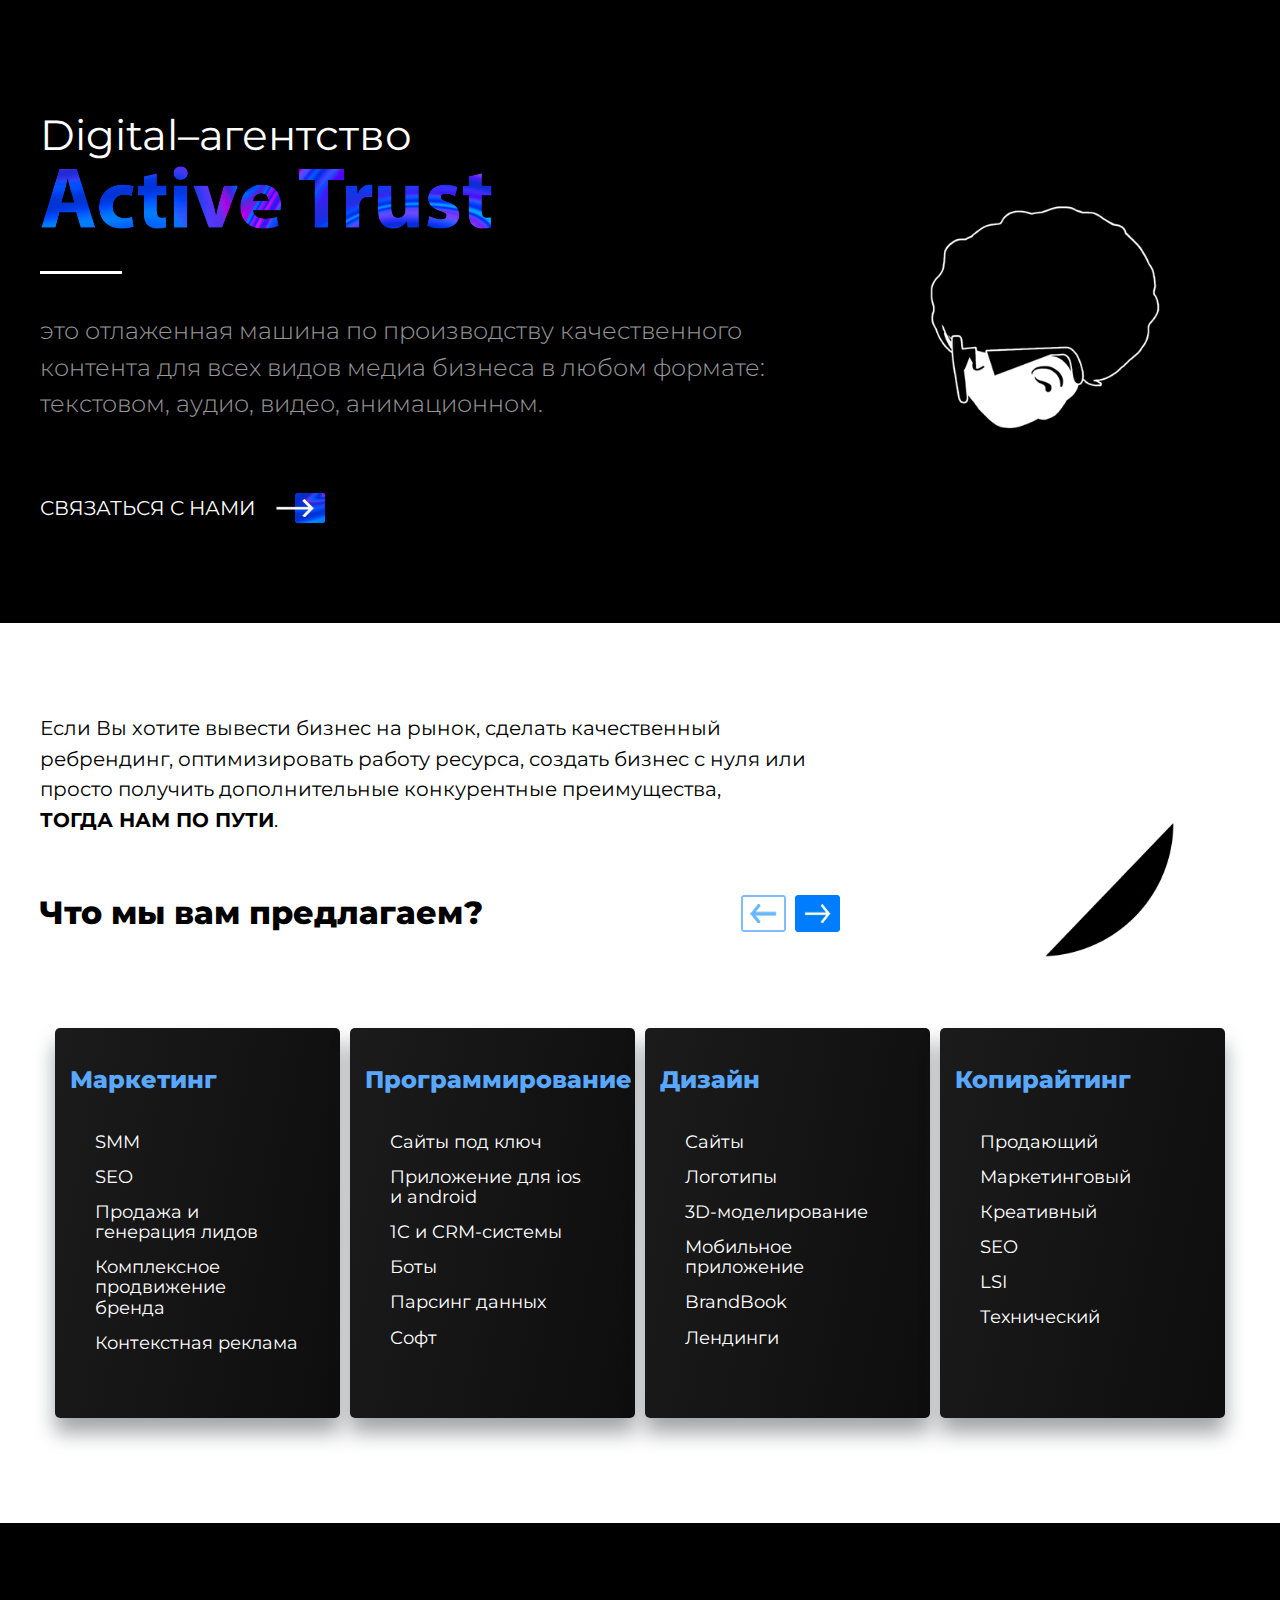
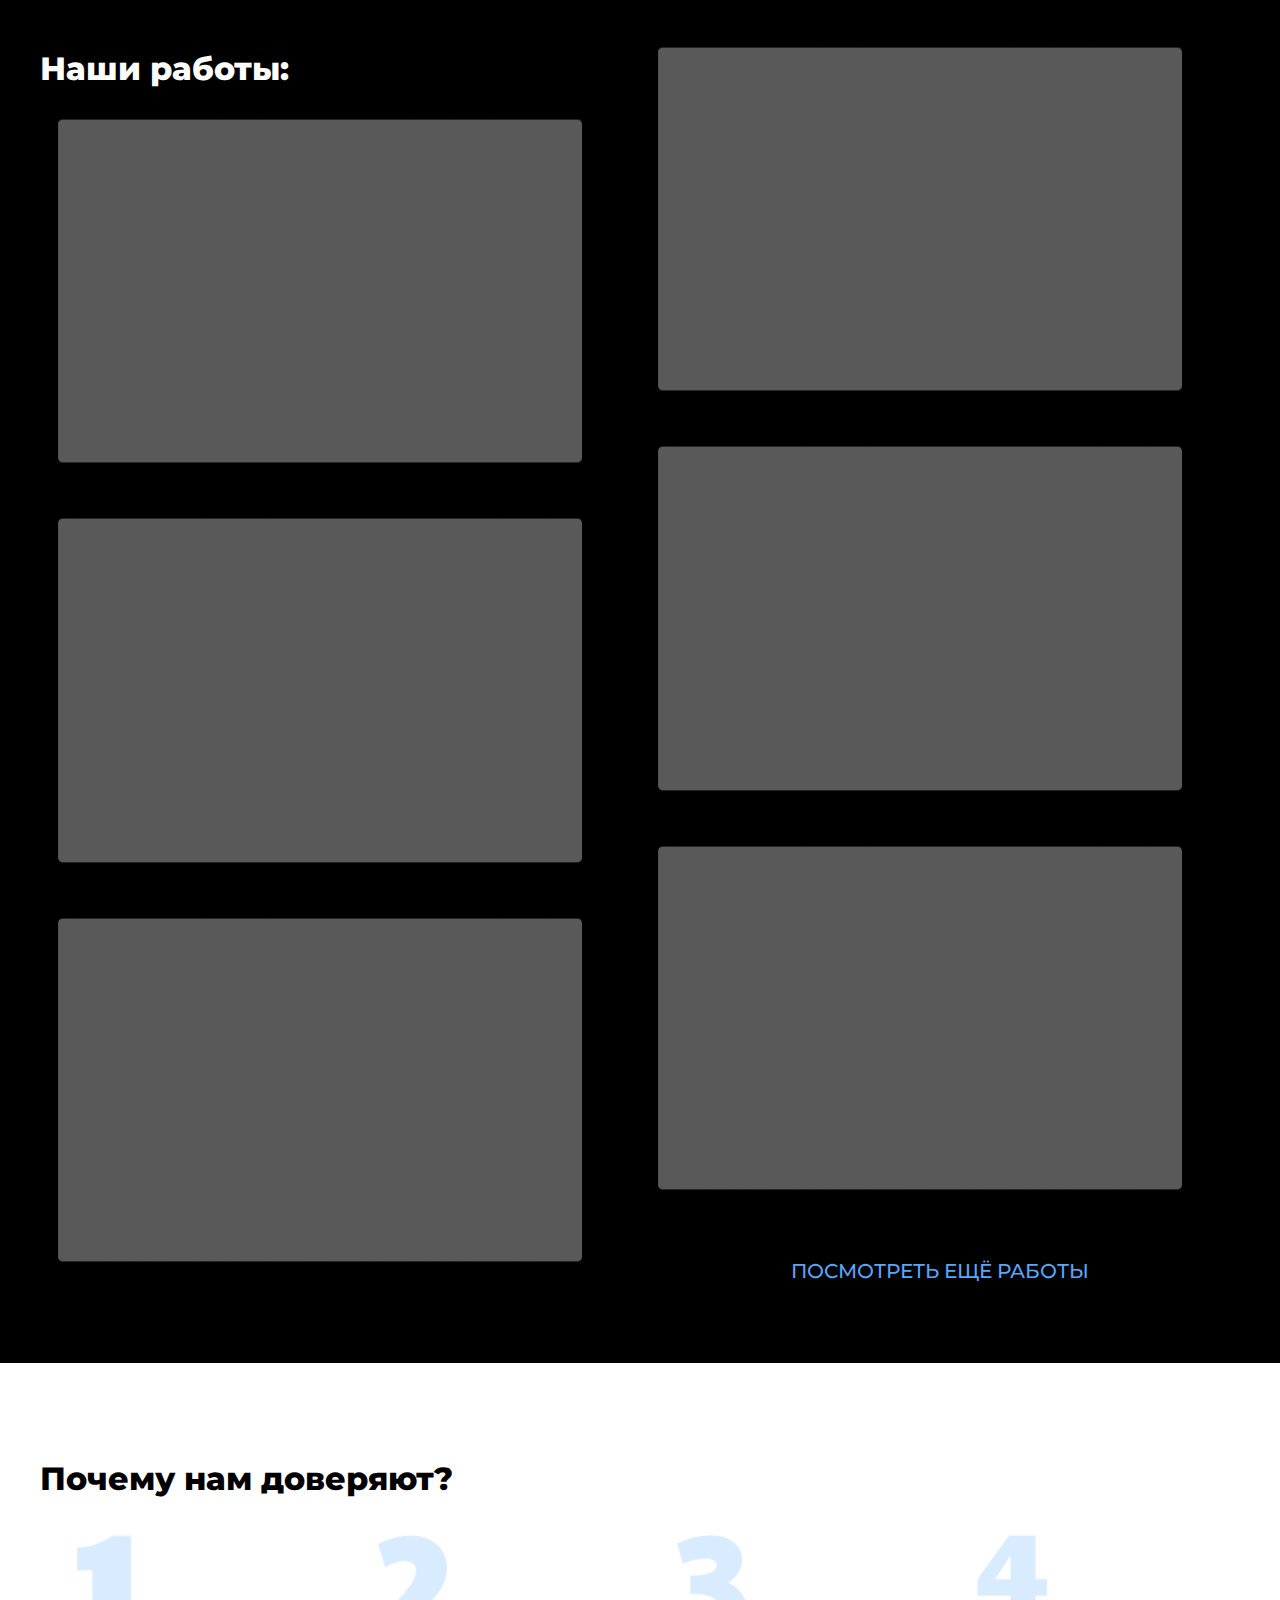
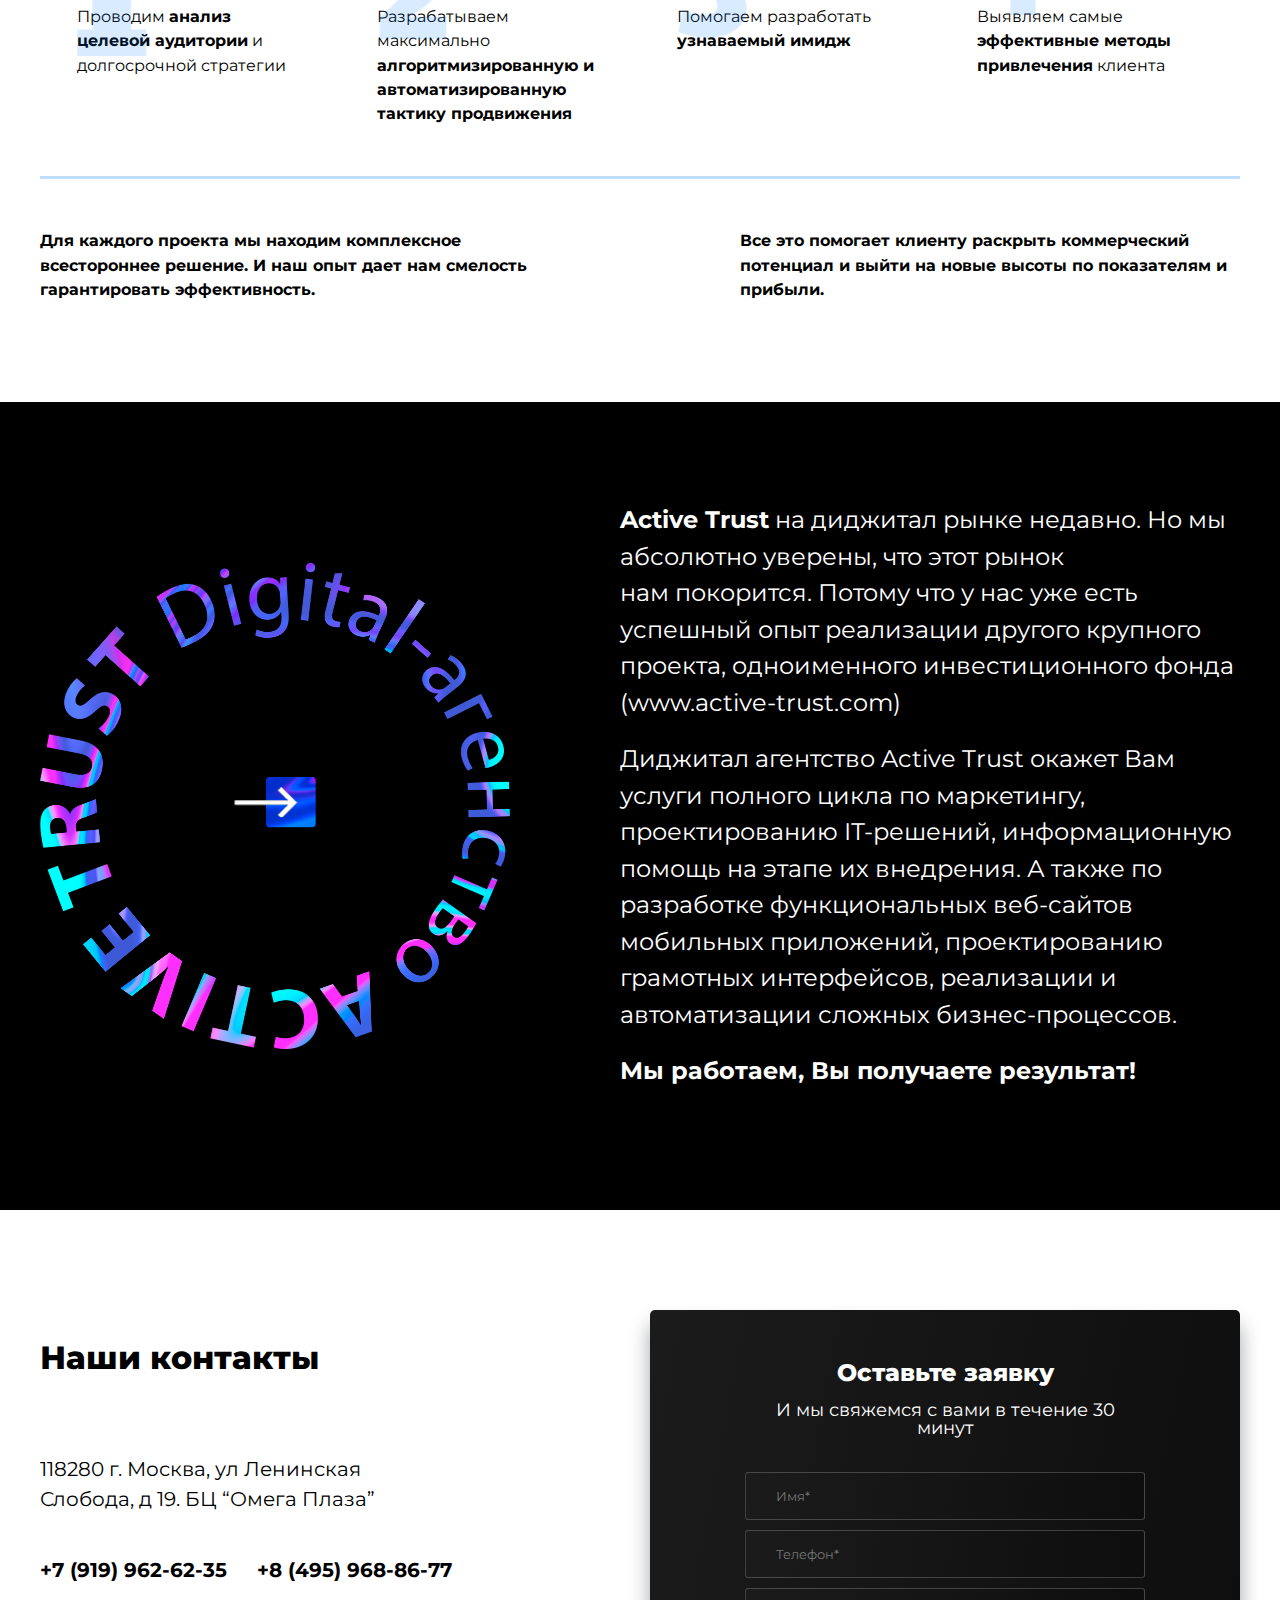
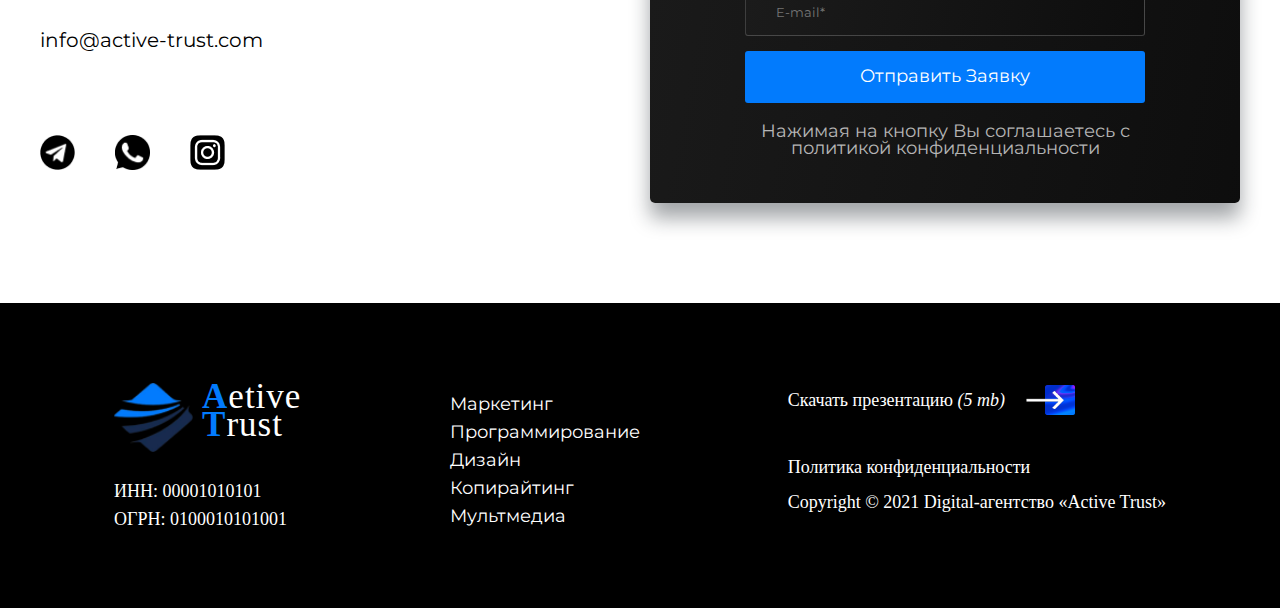
==== commit 62b782b9: "Merge branch 'master' of https://github.com/WebDevSamuraii/ActiveTrust_webSite" ====
--- a/index.html
+++ b/index.html
@@ -13,7 +13,7 @@
         <!-- <div class="header">
           <div class="header__inner">
             <a class="header__logo" href="#">
-              <img src="/images/logo/logo.png" alt="" />
+              <img src="images/logo/logo.png" alt="" />
               <div class="header__logoText">
                 <p>Active</p>
                 <p>Trust</p>
@@ -38,13 +38,13 @@
                 <div class="slider__img">
                   <a href="# ">
                     <img
-                      src="/images/heading__text/activetrust.png"
+                      src="images/heading__text/activetrust.png"
                       alt=""
                       width="454"
                     />
                   </a>
                 </div>
-                <img src="/images/heading__text/line.png" alt="" />
+                <img src="images/heading__text/line.png" alt="" />
               </div>
               <div class="slider__text">
                 <p>
@@ -57,7 +57,7 @@
                 <a href="#">Связаться с нами</a>
                 <a href="#">
                   <img
-                    src="/images/heading__text/contactUs.png"
+                    src="images/heading__text/contactUs.png"
                     alt=""
                     width="50px"
                   />
@@ -65,7 +65,7 @@
               </div>
             </div>
             <div class="slider__logo">
-              <img src="/images/heading__text/bpZ.gif" alt="" width="400px" />
+              <img src="images/heading__text/bpZ.gif" alt="" width="400px" />
             </div>
           </div>
         </div>
@@ -84,12 +84,12 @@
                   <p>Что мы вам предлагаем?</p>
                   <div class="offers__arrows">
                     <img
-                      src="/images/offer/leftArrow.png"
+                      src="images/offer/leftArrow.png"
                       alt=""
                       width="45px"
                     />
                     <img
-                      src="/images/offer/rifgtArrow.png"
+                      src="images/offer/rifgtArrow.png"
                       alt=""
                       width="45px"
                     />
@@ -98,7 +98,7 @@
               </div>
               <div class="offers__image">
                 <img
-                  src="/images/offer/loading_offer.gif"
+                  src="images/offer/loading_offer.gif"
                   alt=""
                   width="400px"
                 />
@@ -155,12 +155,12 @@
           <div class="jobs">
             <div class="jobs__heading">
               <p>Наши работы:</p>
-              <img src="/images/jobs/test.png" alt="" />
-              <img src="/images/jobs/test.png" alt="" />
-              <img src="/images/jobs/test.png" alt="" />
-              <img src="/images/jobs/test.png" alt="" />
-              <img src="/images/jobs/test.png" alt="" />
-              <img src="/images/jobs/test.png" alt="" />
+              <img src="images/jobs/test.png" alt="" />
+              <img src="images/jobs/test.png" alt="" />
+              <img src="images/jobs/test.png" alt="" />
+              <img src="images/jobs/test.png" alt="" />
+              <img src="images/jobs/test.png" alt="" />
+              <img src="images/jobs/test.png" alt="" />
               <a href="#">ПОСМОТРЕТЬ ЕЩЁ РАБОТЫ</a>
             </div>
           </div>
@@ -172,14 +172,14 @@
             </div>
             <div class="confidence__list">
               <div class="confidence__item">
-                <img src="/images/confidence/1.png" alt="" />
+                <img src="images/confidence/1.png" alt="" />
                 <p>
                   Проводим <b>анализ целевой аудитории</b> и долгосрочной
                   стратегии
                 </p>
               </div>
               <div class="confidence__item">
-                <img src="/images/confidence/2.png" alt="" />
+                <img src="images/confidence/2.png" alt="" />
                 <p>
                   Разрабатываем максимально
                   <b
@@ -189,11 +189,11 @@
                 </p>
               </div>
               <div class="confidence__item">
-                <img src="/images/confidence/3.png" alt="" />
+                <img src="images/confidence/3.png" alt="" />
                 <p>Помогаем разработать <b>узнаваемый имидж</b></p>
               </div>
               <div class="confidence__item">
-                <img src="/images/confidence/4.png" alt="" />
+                <img src="images/confidence/4.png" alt="" />
                 <p>
                   Выявляем самые <b>эффективные методы привлечения</b> клиента
                 </p>
@@ -220,7 +220,7 @@
           <div class="about">
             <div class="about__inner">
               <div class="about__logo">
-                <img src="/images/about/about_round.png" alt="" />
+                <img src="images/about/about_round.png" alt="" />
               </div>
               <div class="about__heading">
                 <p>
@@ -256,9 +256,9 @@
                 </div>
                 <p class="contacts__email">info@active-trust.com</p>
                 <div class="contacts__links">
-                  <img src="/images/contacts/uil_telegram.png" alt="" />
-                  <img src="/images/contacts/dashicons_whatsapp.png" alt="" />
-                  <img src="/images/contacts/uil_instagram-alt.png" alt="" />
+                  <img src="images/contacts/uil_telegram.png" alt="" />
+                  <img src="images/contacts/dashicons_whatsapp.png" alt="" />
+                  <img src="images/contacts/uil_instagram-alt.png" alt="" />
                 </div>
               </div>
               <div class="contacts__request">
@@ -309,7 +309,7 @@
           <div class="footer__inner">
             <div class="footer__logo">
               <div class="footer__logoZone">
-                <img src="/images/logo/logo.png" alt="" width="80px" />
+                <img src="images/logo/logo.png" alt="" width="80px" />
                 <div class="footer__logoText">
                   <p>Aetive</p>
                   <p>Trust</p>
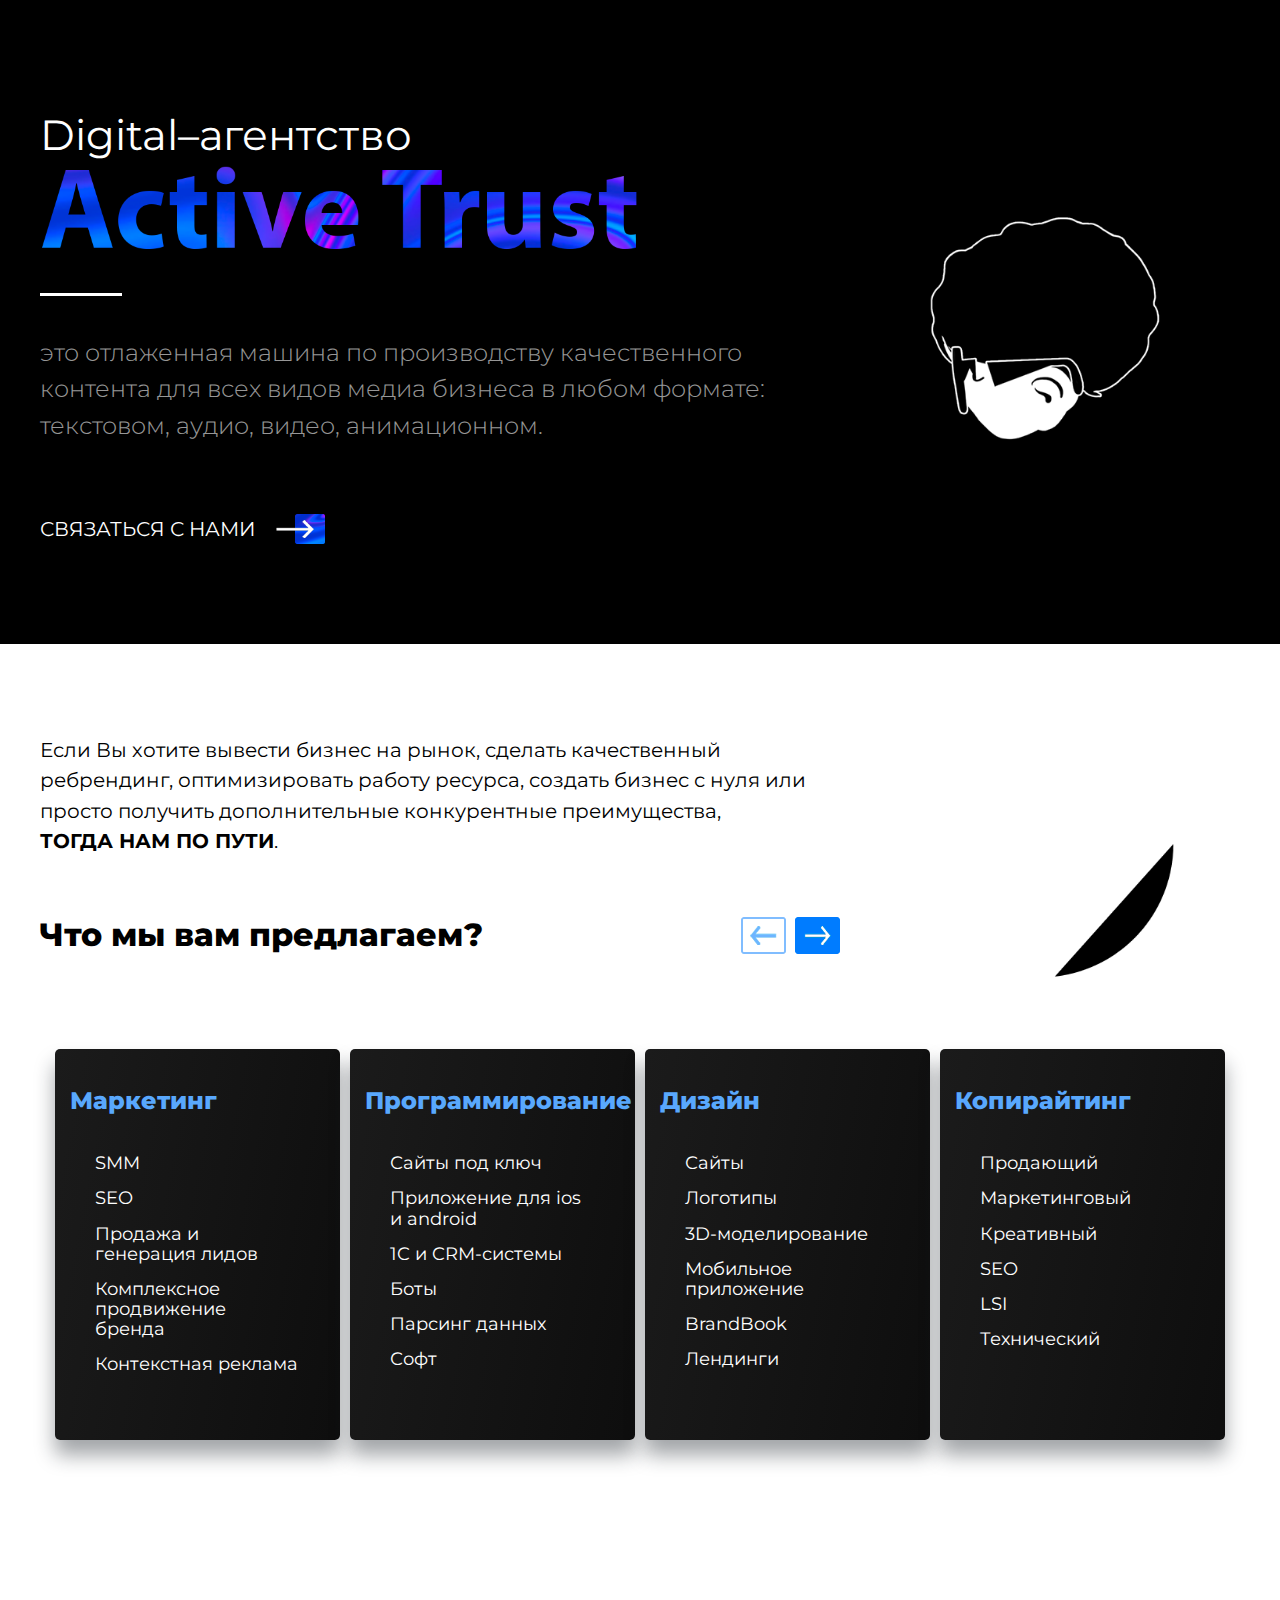
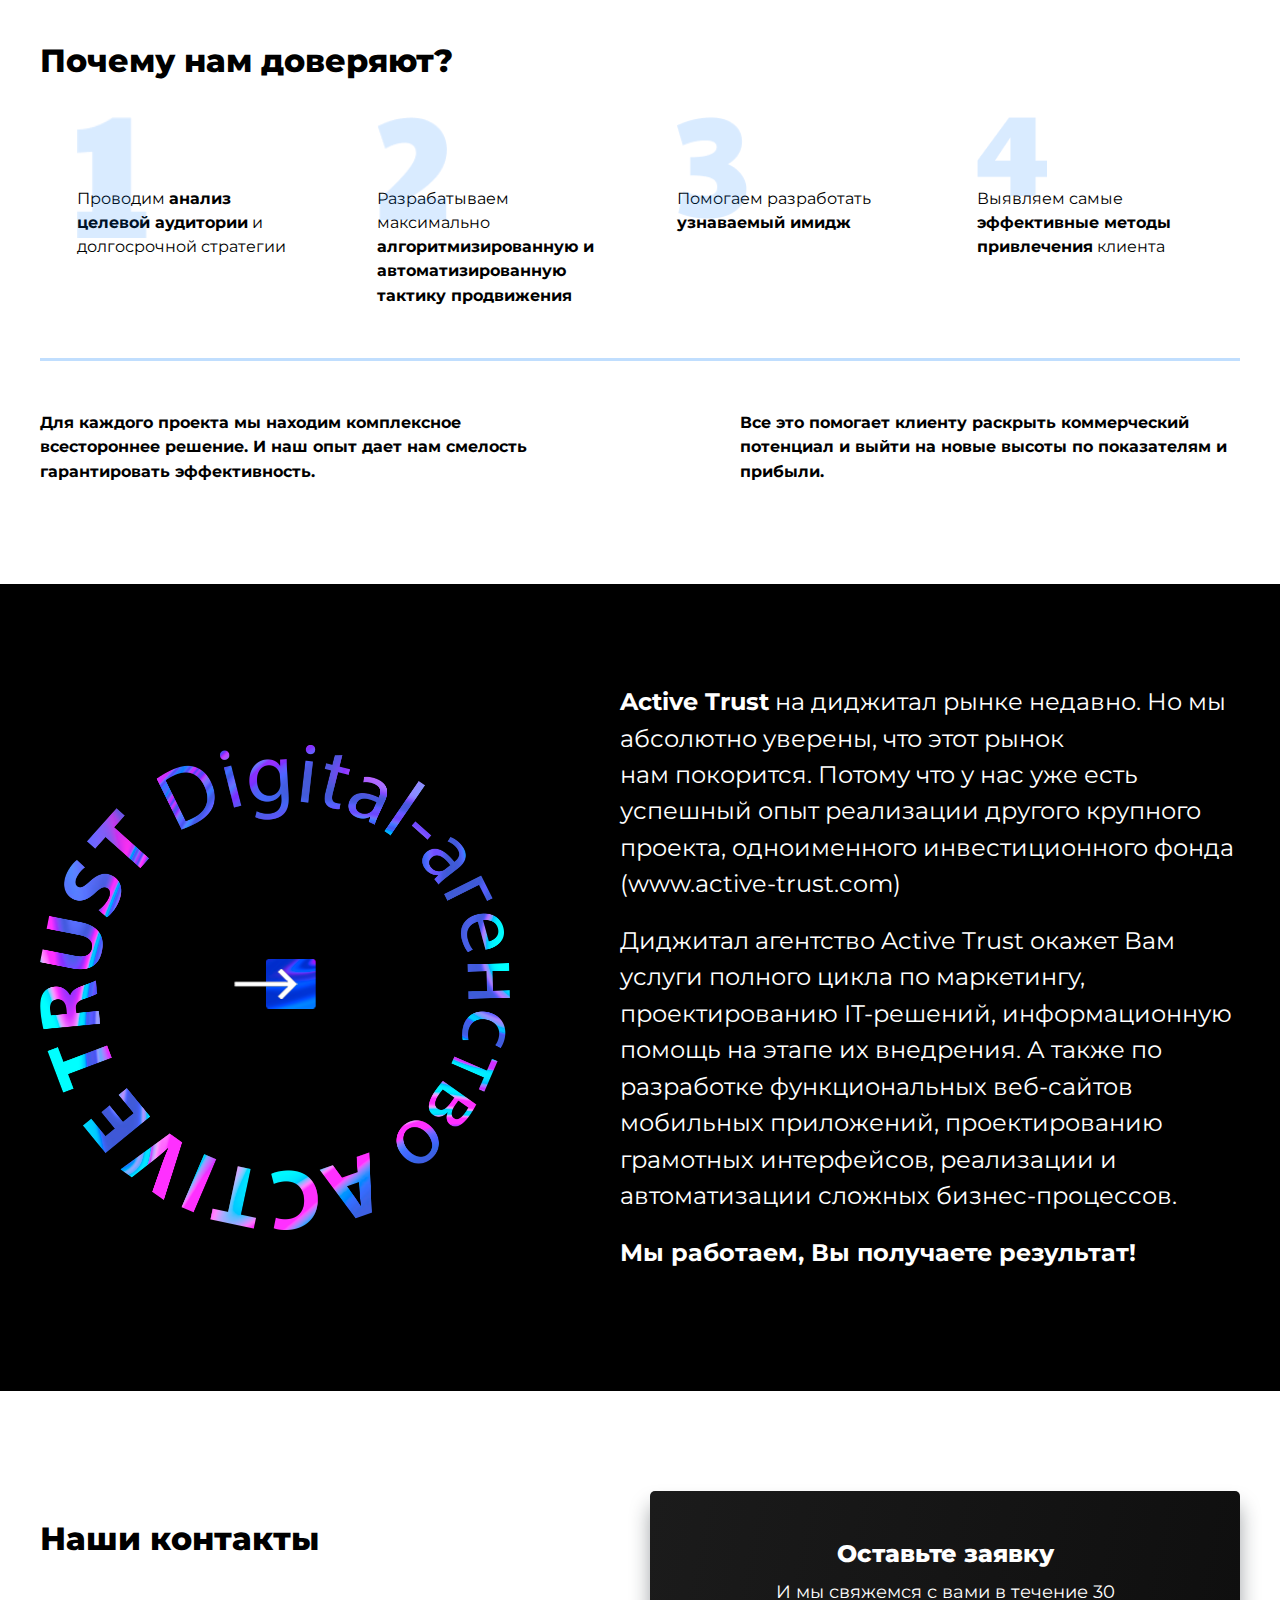
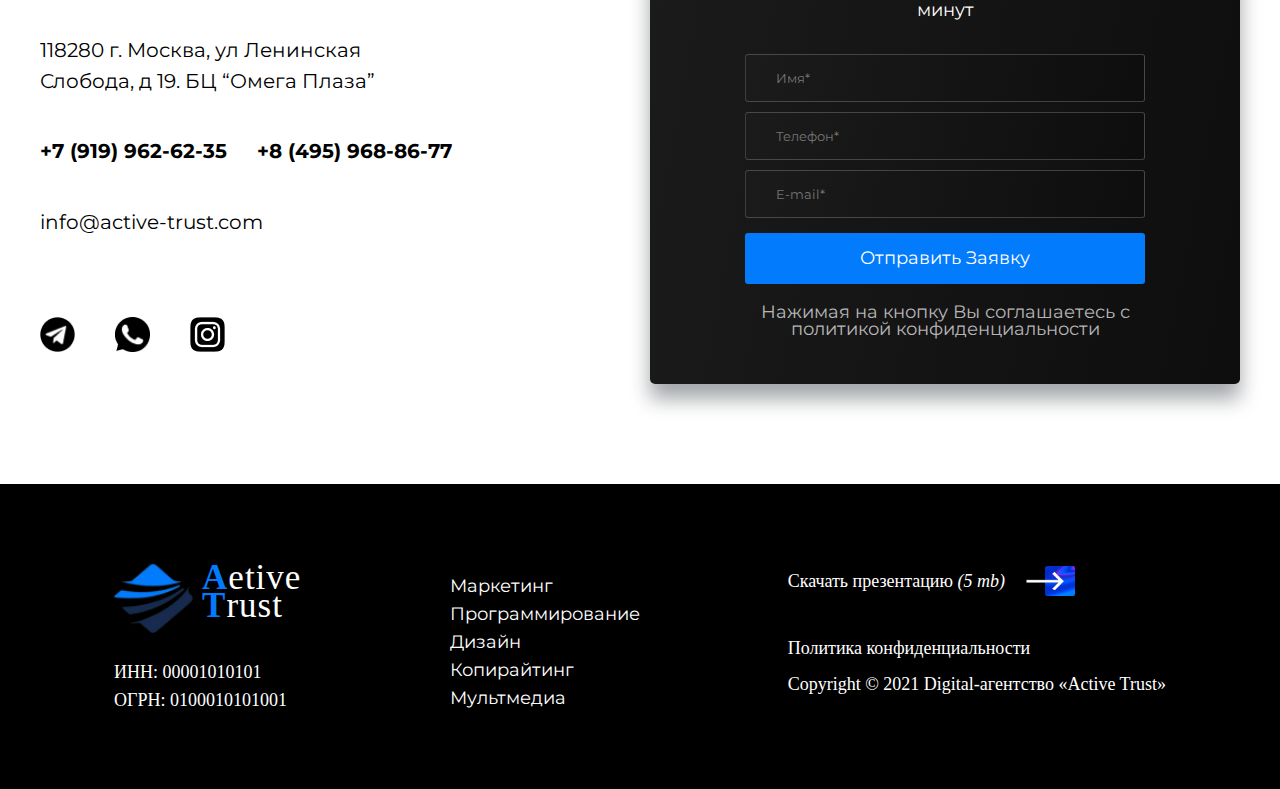
==== commit 8db400b7: "Issue #2 | Added slider adaptive styles" ====
--- a/index.html
+++ b/index.html
@@ -37,11 +37,7 @@
                 <p>Digital–агентство</p>
                 <div class="slider__img">
                   <a href="# ">
-                    <img
-                      src="images/heading__text/activetrust.png"
-                      alt=""
-                      width="454"
-                    />
+                    <img src="images/heading__text/activetrust.png" alt="" />
                   </a>
                 </div>
                 <img src="images/heading__text/line.png" alt="" />
@@ -83,11 +79,7 @@
                 <div class="offers__heading">
                   <p>Что мы вам предлагаем?</p>
                   <div class="offers__arrows">
-                    <img
-                      src="images/offer/leftArrow.png"
-                      alt=""
-                      width="45px"
-                    />
+                    <img src="images/offer/leftArrow.png" alt="" width="45px" />
                     <img
                       src="images/offer/rifgtArrow.png"
                       alt=""
@@ -152,7 +144,7 @@
           </div>
         </div>
         <div class="content">
-          <div class="jobs">
+          <!-- <div class="jobs">
             <div class="jobs__heading">
               <p>Наши работы:</p>
               <img src="images/jobs/test.png" alt="" />
@@ -163,7 +155,7 @@
               <img src="images/jobs/test.png" alt="" />
               <a href="#">ПОСМОТРЕТЬ ЕЩЁ РАБОТЫ</a>
             </div>
-          </div>
+          </div> -->
         </div>
         <div class="confidence">
           <div class="content">
--- a/styles/style.css
+++ b/styles/style.css
@@ -162,7 +162,7 @@
   margin-top: 114px;
   display: flex;
   flex-direction: row;
-  flex-wrap: wrap;
+  flex-wrap: nowrap;
   align-items: center;
   justify-content: space-between;
 }
@@ -171,6 +171,9 @@
 }
 .slider__img {
   margin-bottom: 38px;
+}
+.slider__img img {
+  max-width: 600px;
 }
 .slider__heading {
   color: white;
@@ -564,23 +567,82 @@
   margin-bottom: 10px;
 }
 
-@media (max-width: 1180px) {
-  .jobs {
-    text-align: center;
-    margin: 30px 0px 30px 0px;
-    padding: 0px;
-  }
-  .jobs__heading {
-    display: block;
-    max-height: none;
-  }
-  .jobs__heading img {
-    max-width: 100%;
-    margin-top: 10px;
-  }
-  .jobs__heading a {
-    padding: 0;
-  }
+@media screen and (max-width: 1178px) {
+  .slider__heading {
+    font-size: 38px;
+  }
+  .slider__text {
+    font-size: 22px;
+  }
+  .slider__contactUs {
+    font-size: 18px;
+  }
+  .slider__contactUs img {
+    margin-left: 18px;
+  }
+  .slider__img a {
+    max-width: 300px;
+  }
+  .slider__img img {
+    width: 100%;
+  }
+
+  .offers {
+    margin-top: 80px;
+  }
+
+  .offers__text {
+    font-family: "Montserrat", sans-serif;
+    font-size: 19px;
+    line-height: 152%;
+    color: #000000;
+  }
+  .offers__heading {
+    margin-top: 60px;
+    font-weight: 800;
+    font-size: 32px;
+    font-family: "Montserrat", sans-serif;
+    display: flex;
+    align-items: center;
+    justify-content: space-between;
+  }
+  .offers__types {
+    display: flex;
+    flex-direction: row;
+    flex-wrap: wrap;
+    justify-content: center;
+    padding-bottom: 100px;
+  }
+
+  .offers__typeItem {
+    background: linear-gradient(100.74deg, #1c1c1c -7.06%, #0d0d0d 104.89%);
+    box-shadow: 0px 15px 20px rgba(23, 29, 38, 0.4);
+    border-radius: 5px;
+    width: 285px;
+    color: white;
+    margin: 5px 5px 5px 5px;
+  }
+
+  .offers__typeItem p {
+    font-family: "Montserrat", sans-serif;
+    font-size: 24px;
+    color: #59a8fd;
+    font-weight: 800;
+    padding: 40px 0px 40px 15px;
+  }
+
+  .offers__typeList {
+    font-family: "Montserrat", sans-serif;
+    font-size: 18px;
+    line-height: 112%;
+    padding: 0 40px 50px 40px;
+  }
+
+  .offers__typeList li {
+    padding-bottom: 15px;
+  }
+}
+@media screen and (max-width: 991px) {
 }
 @media (max-width: 768px) {
   .footer__inner {
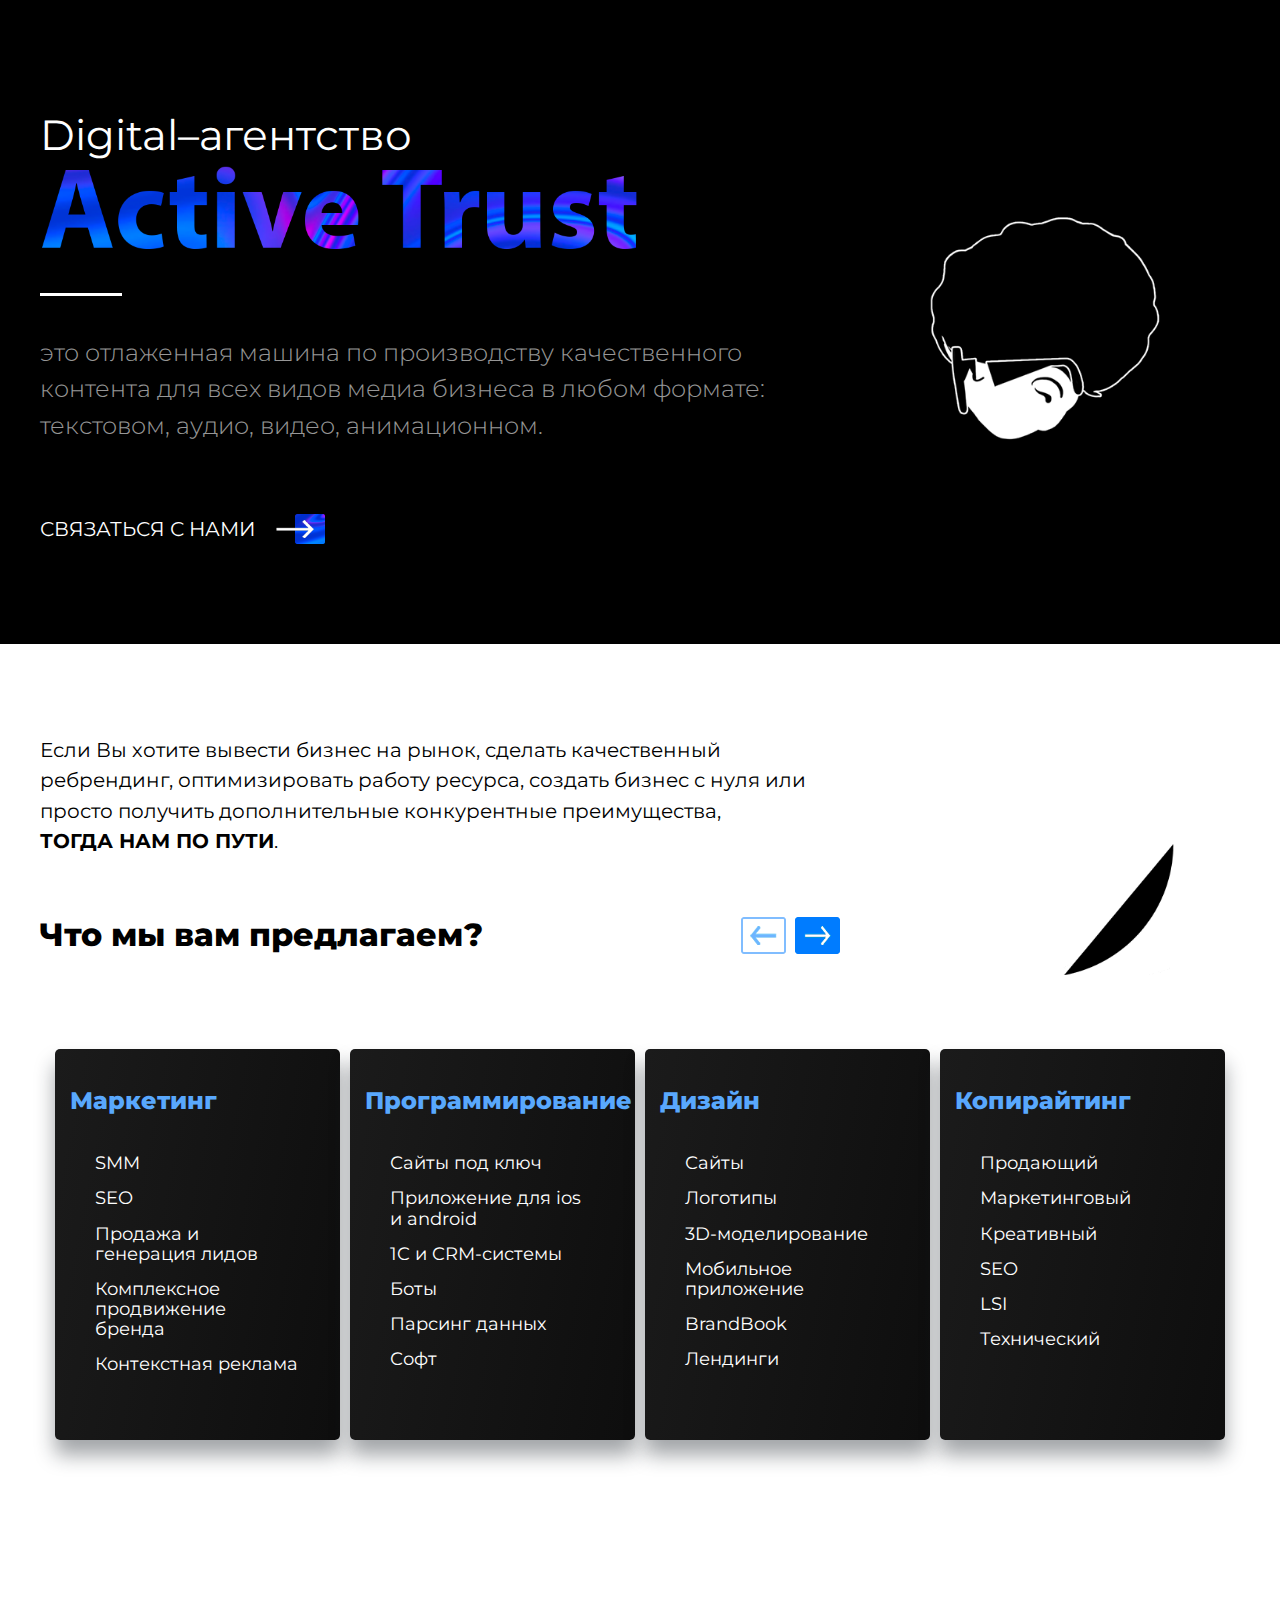
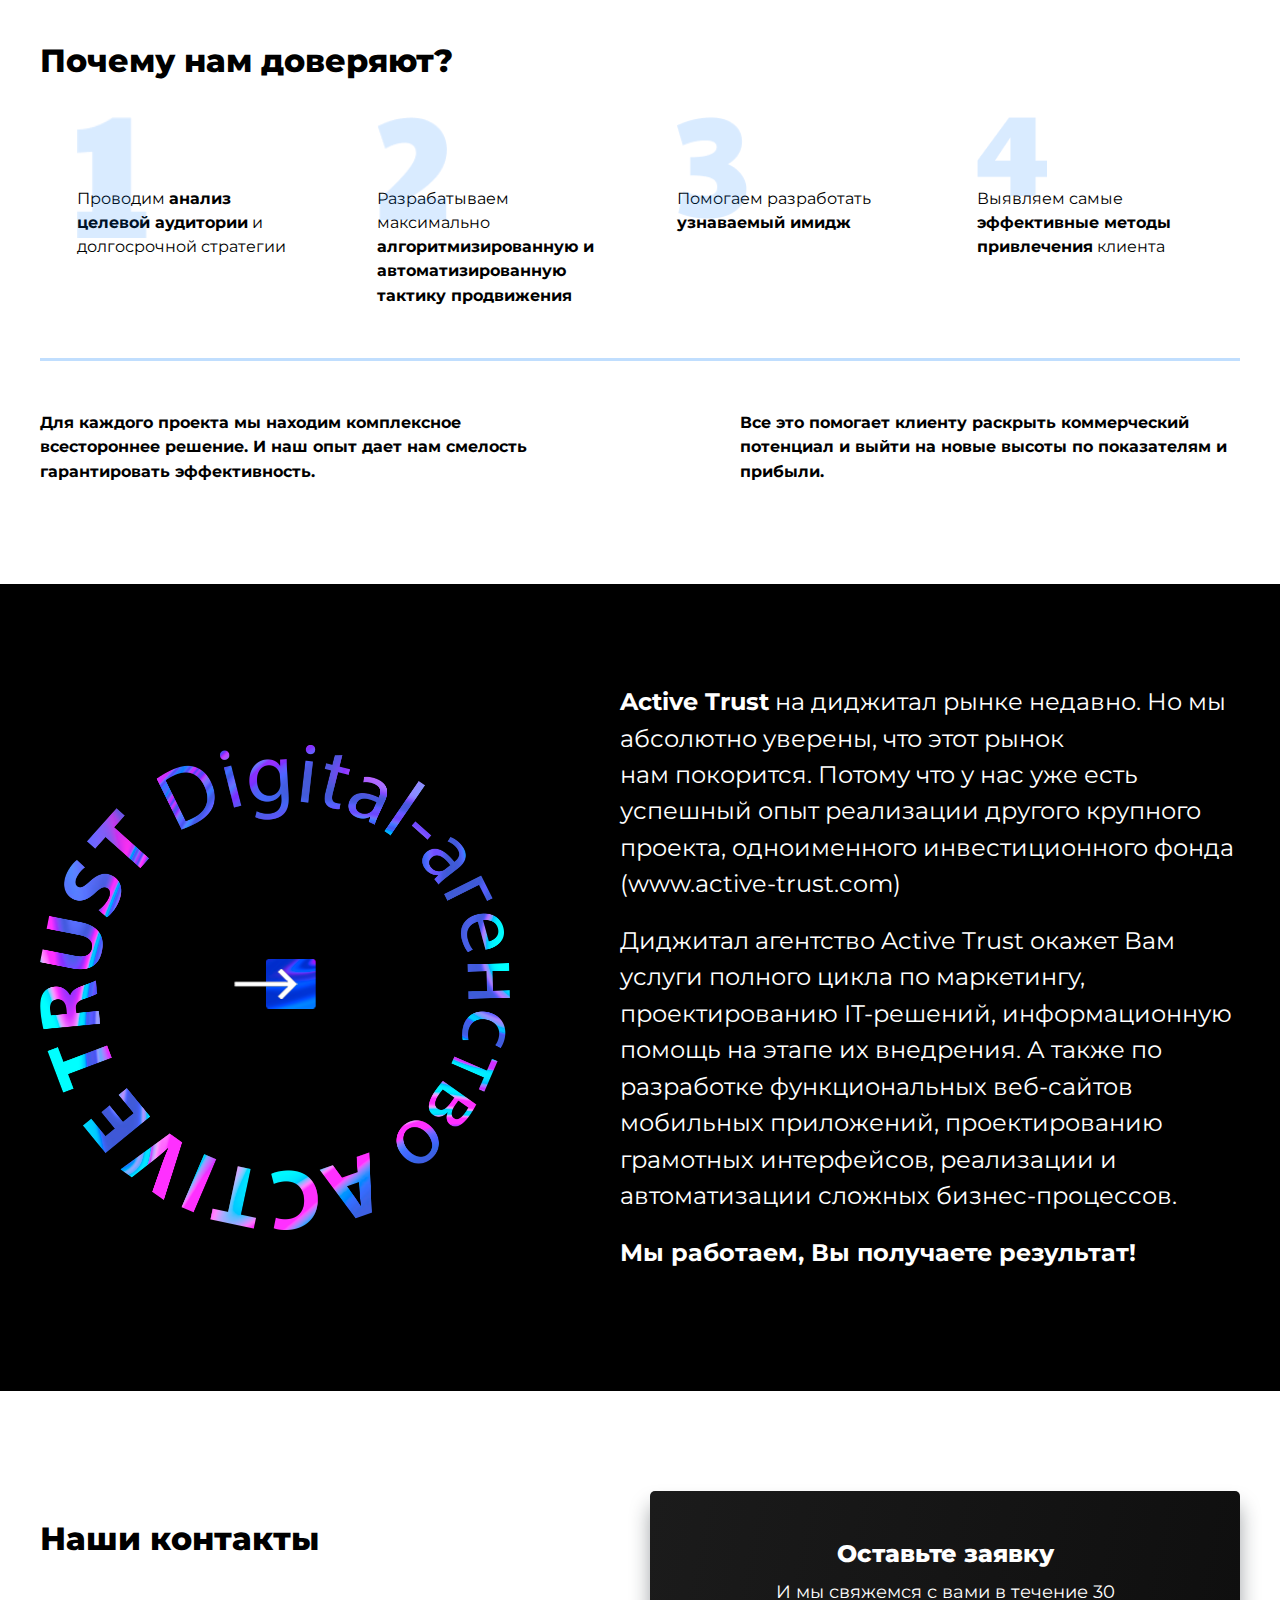
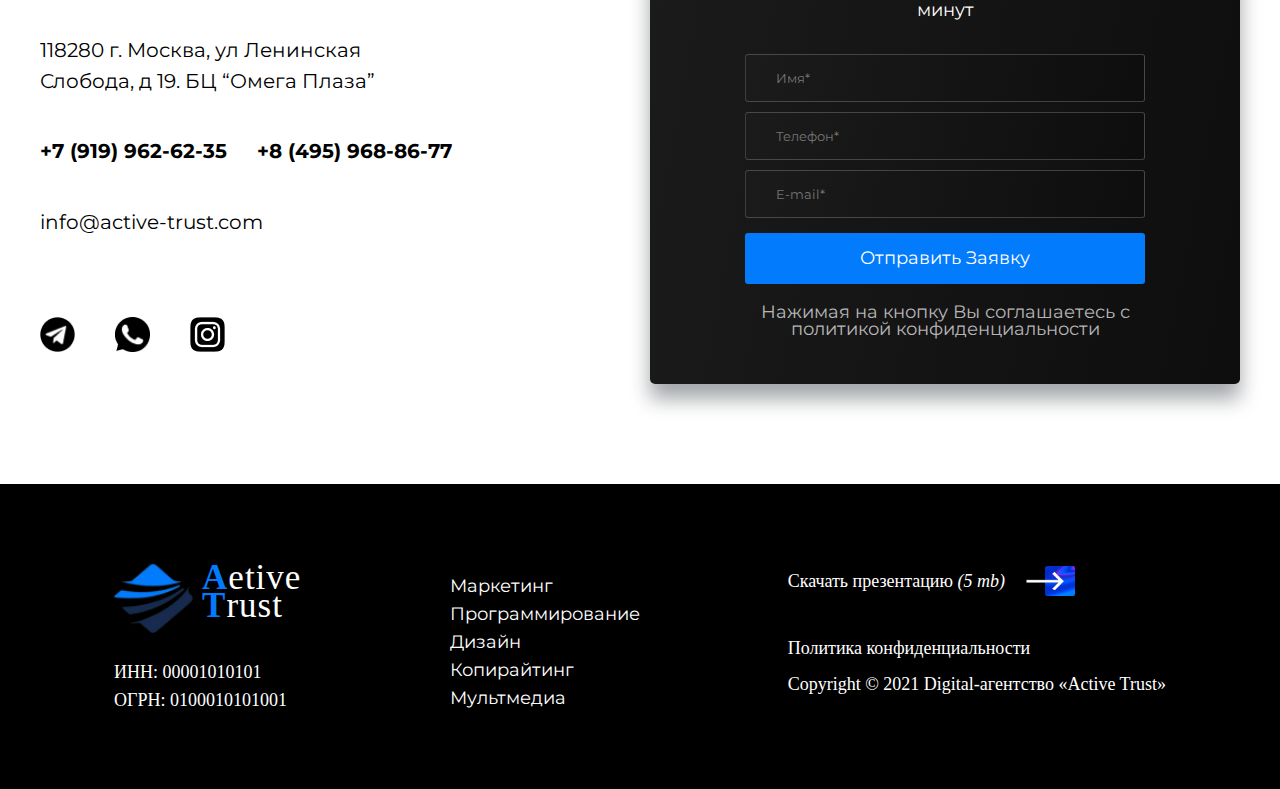
==== commit 6827402d: "Issue #2 | Added screen 1178px adaptive styles" ====
--- a/index.html
+++ b/index.html
@@ -79,12 +79,19 @@
                 <div class="offers__heading">
                   <p>Что мы вам предлагаем?</p>
                   <div class="offers__arrows">
-                    <img src="images/offer/leftArrow.png" alt="" width="45px" />
-                    <img
-                      src="images/offer/rifgtArrow.png"
-                      alt=""
-                      width="45px"
-                    />
+                    <a href="#"
+                      ><img
+                        src="images/offer/leftArrow.png"
+                        alt=""
+                        width="45px"
+                    /></a>
+                    <a href="#">
+                      <img
+                        src="images/offer/rifgtArrow.png"
+                        alt=""
+                        width="45px"
+                      />
+                    </a>
                   </div>
                 </div>
               </div>
--- a/styles/style.css
+++ b/styles/style.css
@@ -592,54 +592,60 @@
   }
 
   .offers__text {
-    font-family: "Montserrat", sans-serif;
     font-size: 19px;
-    line-height: 152%;
-    color: #000000;
+    line-height: 30px;
   }
   .offers__heading {
-    margin-top: 60px;
-    font-weight: 800;
-    font-size: 32px;
-    font-family: "Montserrat", sans-serif;
+    margin-top: 40px;
+    font-size: 30px;
+  }
+  .offers__heading p {
+    padding-right: 20px;
+  }
+  .offers__arrows {
     display: flex;
-    align-items: center;
-    justify-content: space-between;
-  }
-  .offers__types {
-    display: flex;
-    flex-direction: row;
-    flex-wrap: wrap;
-    justify-content: center;
-    padding-bottom: 100px;
-  }
-
-  .offers__typeItem {
-    background: linear-gradient(100.74deg, #1c1c1c -7.06%, #0d0d0d 104.89%);
-    box-shadow: 0px 15px 20px rgba(23, 29, 38, 0.4);
-    border-radius: 5px;
-    width: 285px;
-    color: white;
-    margin: 5px 5px 5px 5px;
-  }
-
-  .offers__typeItem p {
-    font-family: "Montserrat", sans-serif;
-    font-size: 24px;
-    color: #59a8fd;
-    font-weight: 800;
-    padding: 40px 0px 40px 15px;
-  }
-
-  .offers__typeList {
-    font-family: "Montserrat", sans-serif;
-    font-size: 18px;
-    line-height: 112%;
-    padding: 0 40px 50px 40px;
-  }
-
-  .offers__typeList li {
-    padding-bottom: 15px;
+    flex-wrap: nowrap;
+  }
+  .offers__arrows img:last-child {
+    margin-left: 7px;
+  }
+  .confidence__info {
+    padding-bottom: 80px;
+  }
+  .confidence__info p {
+    max-width: 450px;
+  }
+  .about {
+    padding-top: 80px;
+    padding-bottom: 80px;
+  }
+  .about__inner {
+    flex-wrap: nowrap;
+  }
+  .about__logo {
+    min-width: 360px;
+    margin-right: 20px;
+  }
+  .about__heading {
+    font-size: 20px;
+    max-width: 550px;
+  }
+
+  .contacts {
+    padding-top: 80px;
+    padding-bottom: 80px;
+  }
+  .contacts__inner {
+    flex-wrap: nowrap;
+  }
+  .contacts__info {
+    margin-right: 20px;
+  }
+  .contacts__email {
+    padding: 30px 0 60px 0;
+  }
+  .contacts__adress {
+    padding-top: 70px;
   }
 }
 @media screen and (max-width: 991px) {
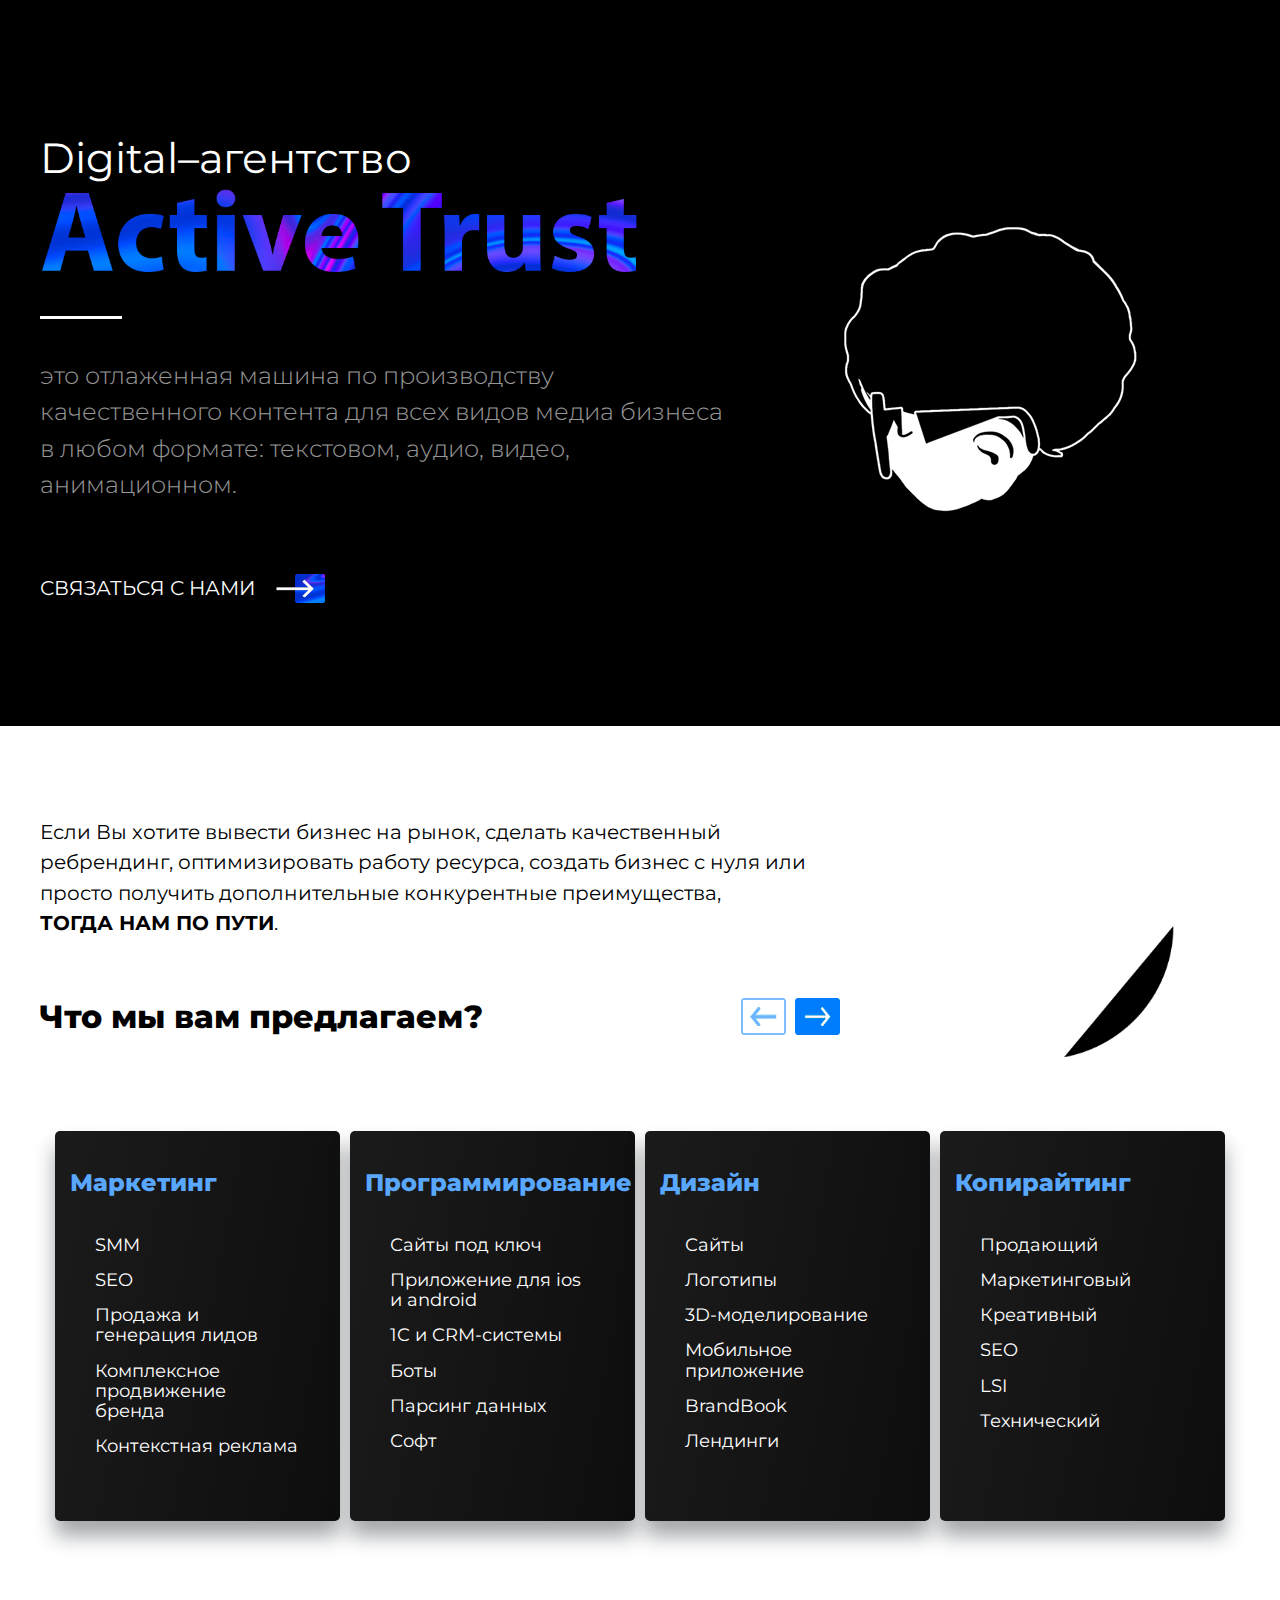
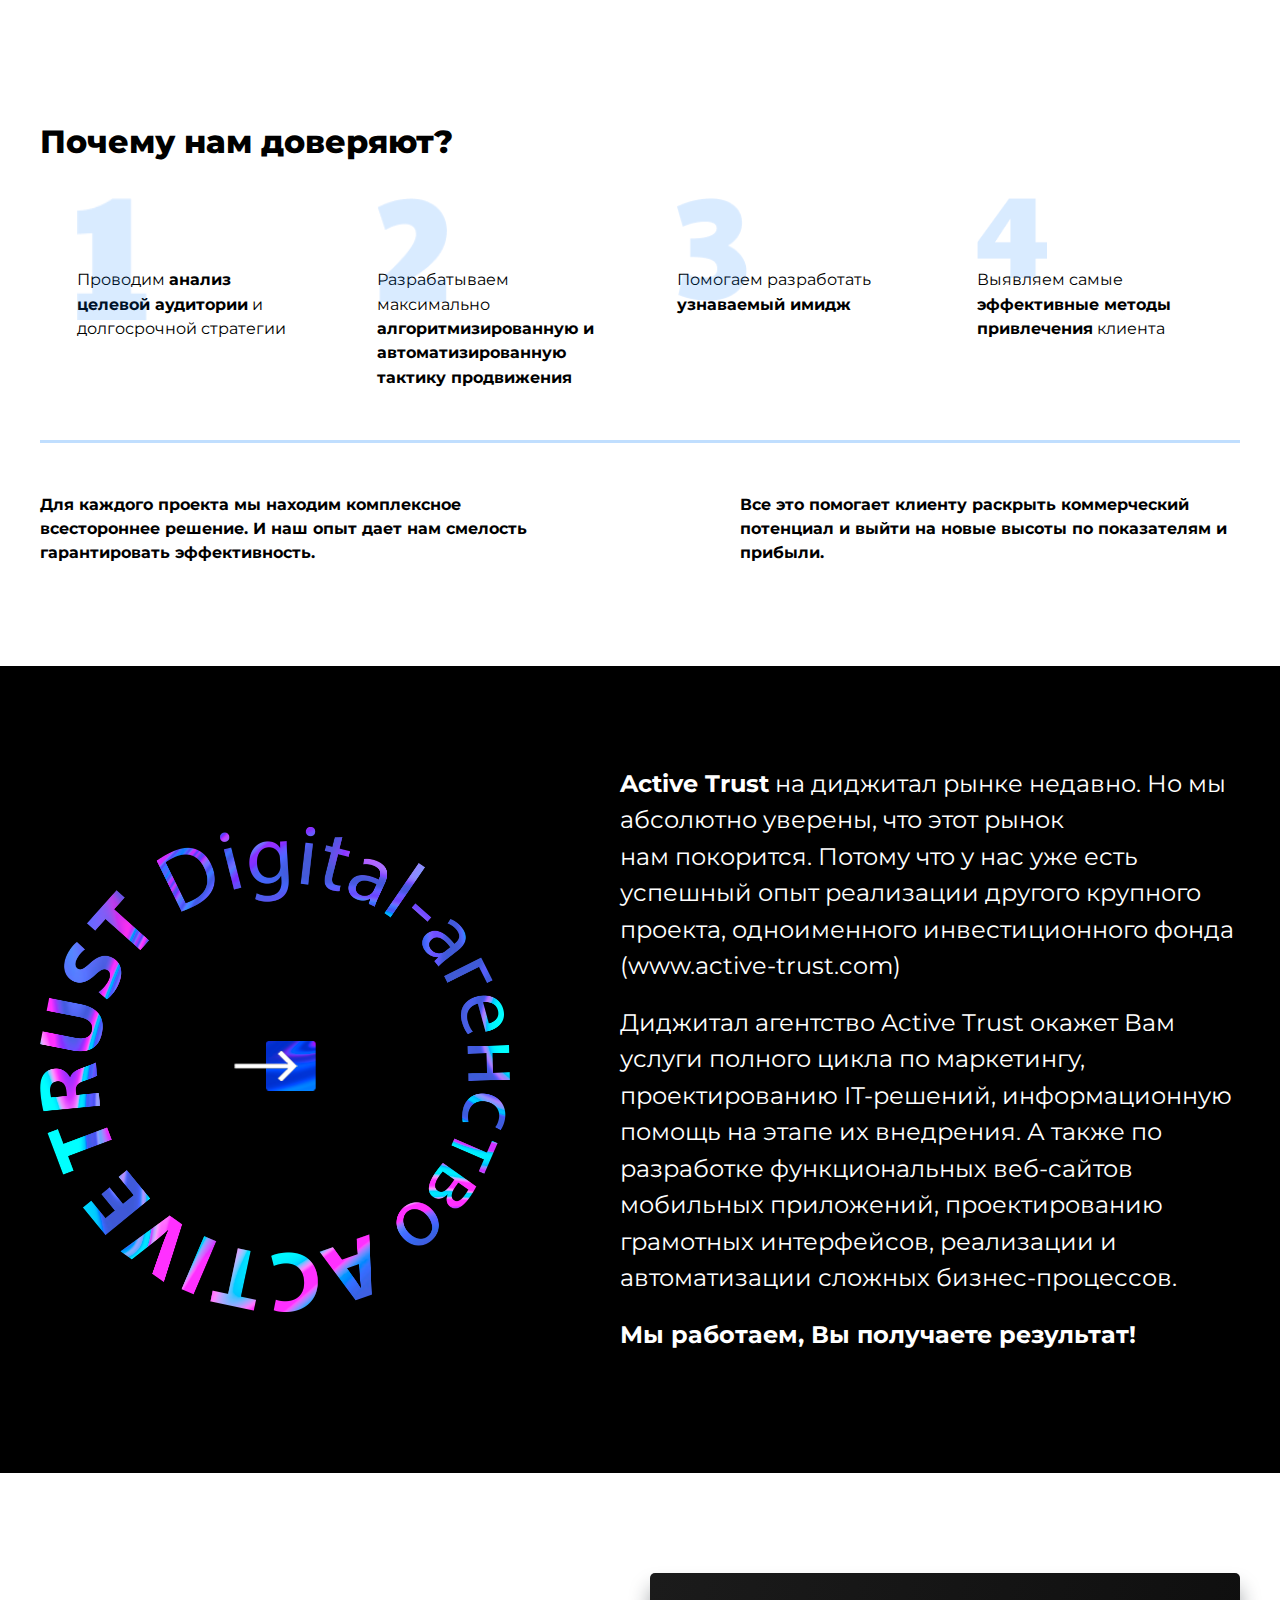
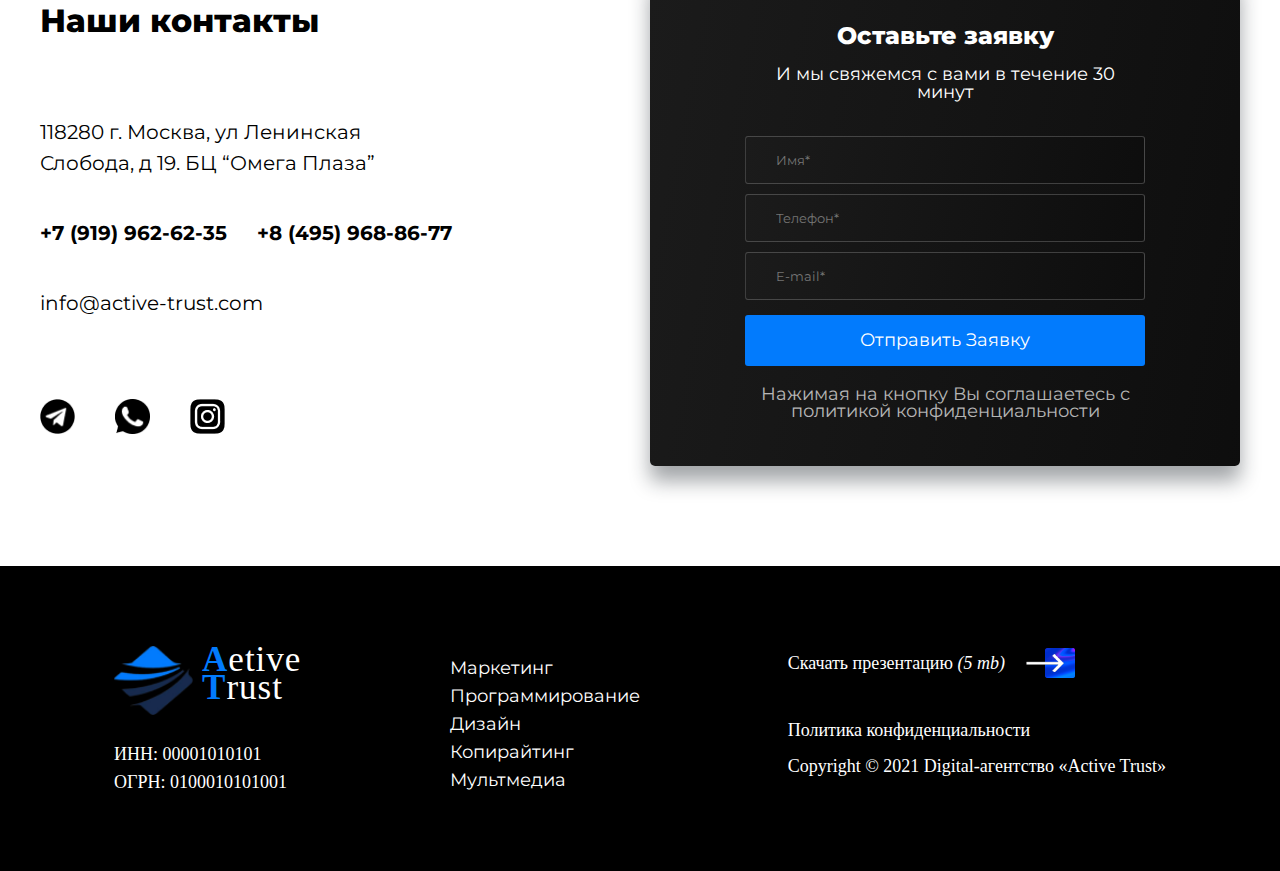
==== commit 791d9f60: "Issue #2 | Added 768/520px adaptive styles" ====
--- a/index.html
+++ b/index.html
@@ -61,7 +61,7 @@
               </div>
             </div>
             <div class="slider__logo">
-              <img src="images/heading__text/bpZ.gif" alt="" width="400px" />
+              <img src="images/heading__text/bpZ.gif" alt="" />
             </div>
           </div>
         </div>
--- a/styles/style.css
+++ b/styles/style.css
@@ -568,6 +568,15 @@
 }
 
 @media screen and (max-width: 1178px) {
+  .slider__text {
+    max-width: 400px;
+  }
+  .slider__logo {
+    max-width: 400px;
+  }
+  .slider__logo img {
+    width: 100%;
+  }
   .slider__heading {
     font-size: 38px;
   }
@@ -649,9 +658,129 @@
   }
 }
 @media screen and (max-width: 991px) {
+  .offers {
+    padding-top: 30px;
+  }
+  .offers__image {
+    max-width: 400px;
+  }
+  .offers__image img {
+    width: 100%;
+  }
+  .offers__text {
+    max-width: 400px;
+  }
+  .offers__heading {
+    padding-bottom: 30px;
+  }
+
+  .confidence__heading {
+    padding-top: 80px;
+  }
+
+  .confidence__list {
+    max-width: 600px;
+    margin: 0 auto;
+  }
+  .confidence__item {
+    margin: 20px 0px;
+  }
+  .confidence__item img {
+    position: absolute;
+    max-width: 90px;
+    width: 100%;
+  }
+  .confidence__info {
+    padding-top: 30px;
+  }
+
+  .footer {
+    font-size: 16px;
+  }
+  .footer__inner {
+    padding: 60px 0px;
+  }
+
+  .footer__nav {
+    font-family: "Montserrat", sans-serif;
+  }
+  .footer__navList {
+    display: none;
+  }
 }
 @media (max-width: 768px) {
   .footer__inner {
     display: block;
   }
-}
+  .slider__heading {
+    font-size: 26px;
+  }
+  .slider__text {
+    font-size: 20px;
+  }
+  .slider__contactUs {
+    font-size: 18px;
+    line-height: 26px;
+  }
+  .confidence__info {
+    display: block;
+  }
+  .confidence__info p {
+    padding: 10px 0;
+  }
+  .about {
+    padding-top: 60px;
+    padding-bottom: 30px;
+  }
+  .about__inner {
+    display: block;
+  }
+  .about__logo {
+    position: absolute;
+    opacity: 0.05;
+    max-width: 500px;
+  }
+  .about__heading {
+    font-size: 20px;
+    max-width: 650px;
+  }
+  .about__heading p:nth-child(even) {
+    background-color: #025afd;
+    padding: 15px;
+    border-radius: 3px;
+  }
+  .about__heading p:last-child {
+    text-align: center;
+    padding-top: 30px;
+  }
+
+  .contacts {
+    padding-top: 40px;
+    padding-bottom: 40px;
+  }
+  .contacts__inner {
+    display: block;
+  }
+  .contacts__info {
+    margin-right: none;
+  }
+  .contacts__adress {
+    padding-top: 50px;
+  }
+  .contacts__links {
+    display: none;
+  }
+}
+@media (max-width: 520px) {
+  .slider__img {
+    padding-right: 30px;
+  }
+  .slider__logo {
+    display: none;
+  }
+  .offers__image {
+    display: none;
+  }
+}
+@media (max-width: 479px) {
+}
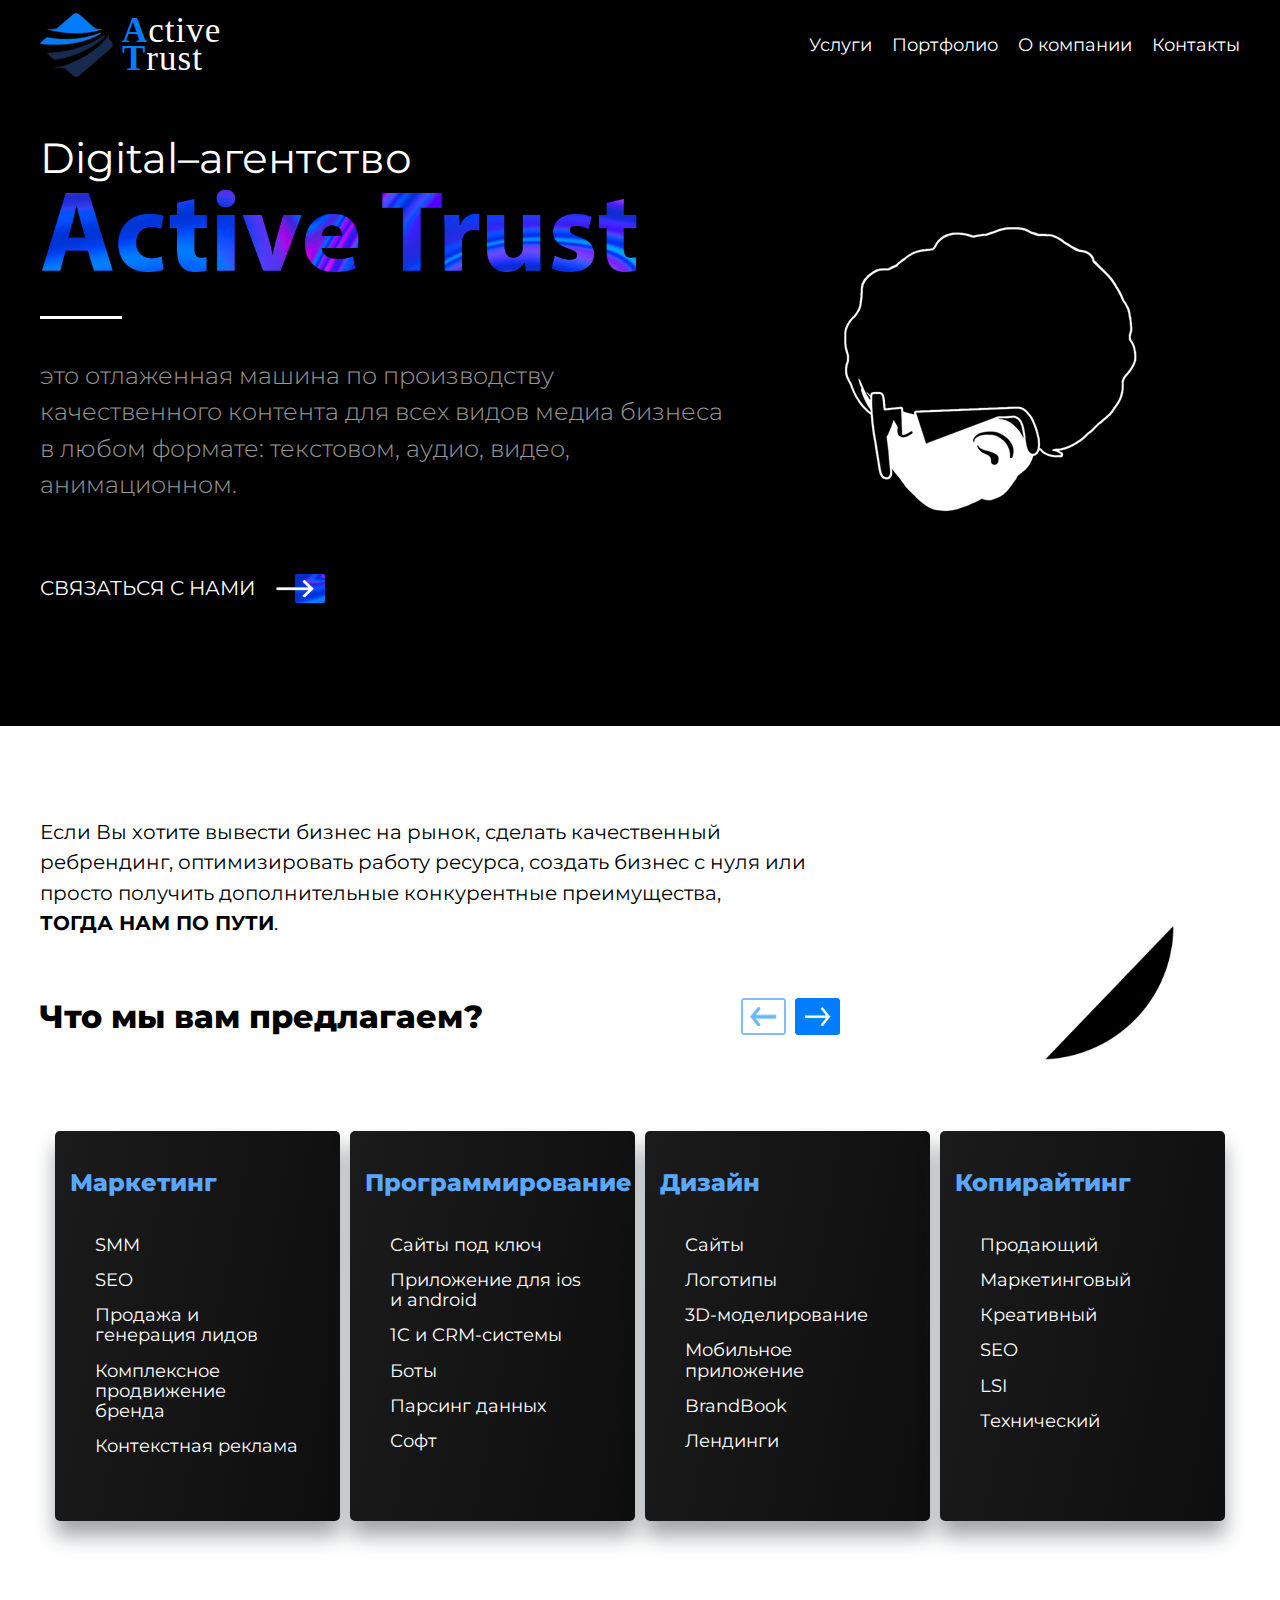
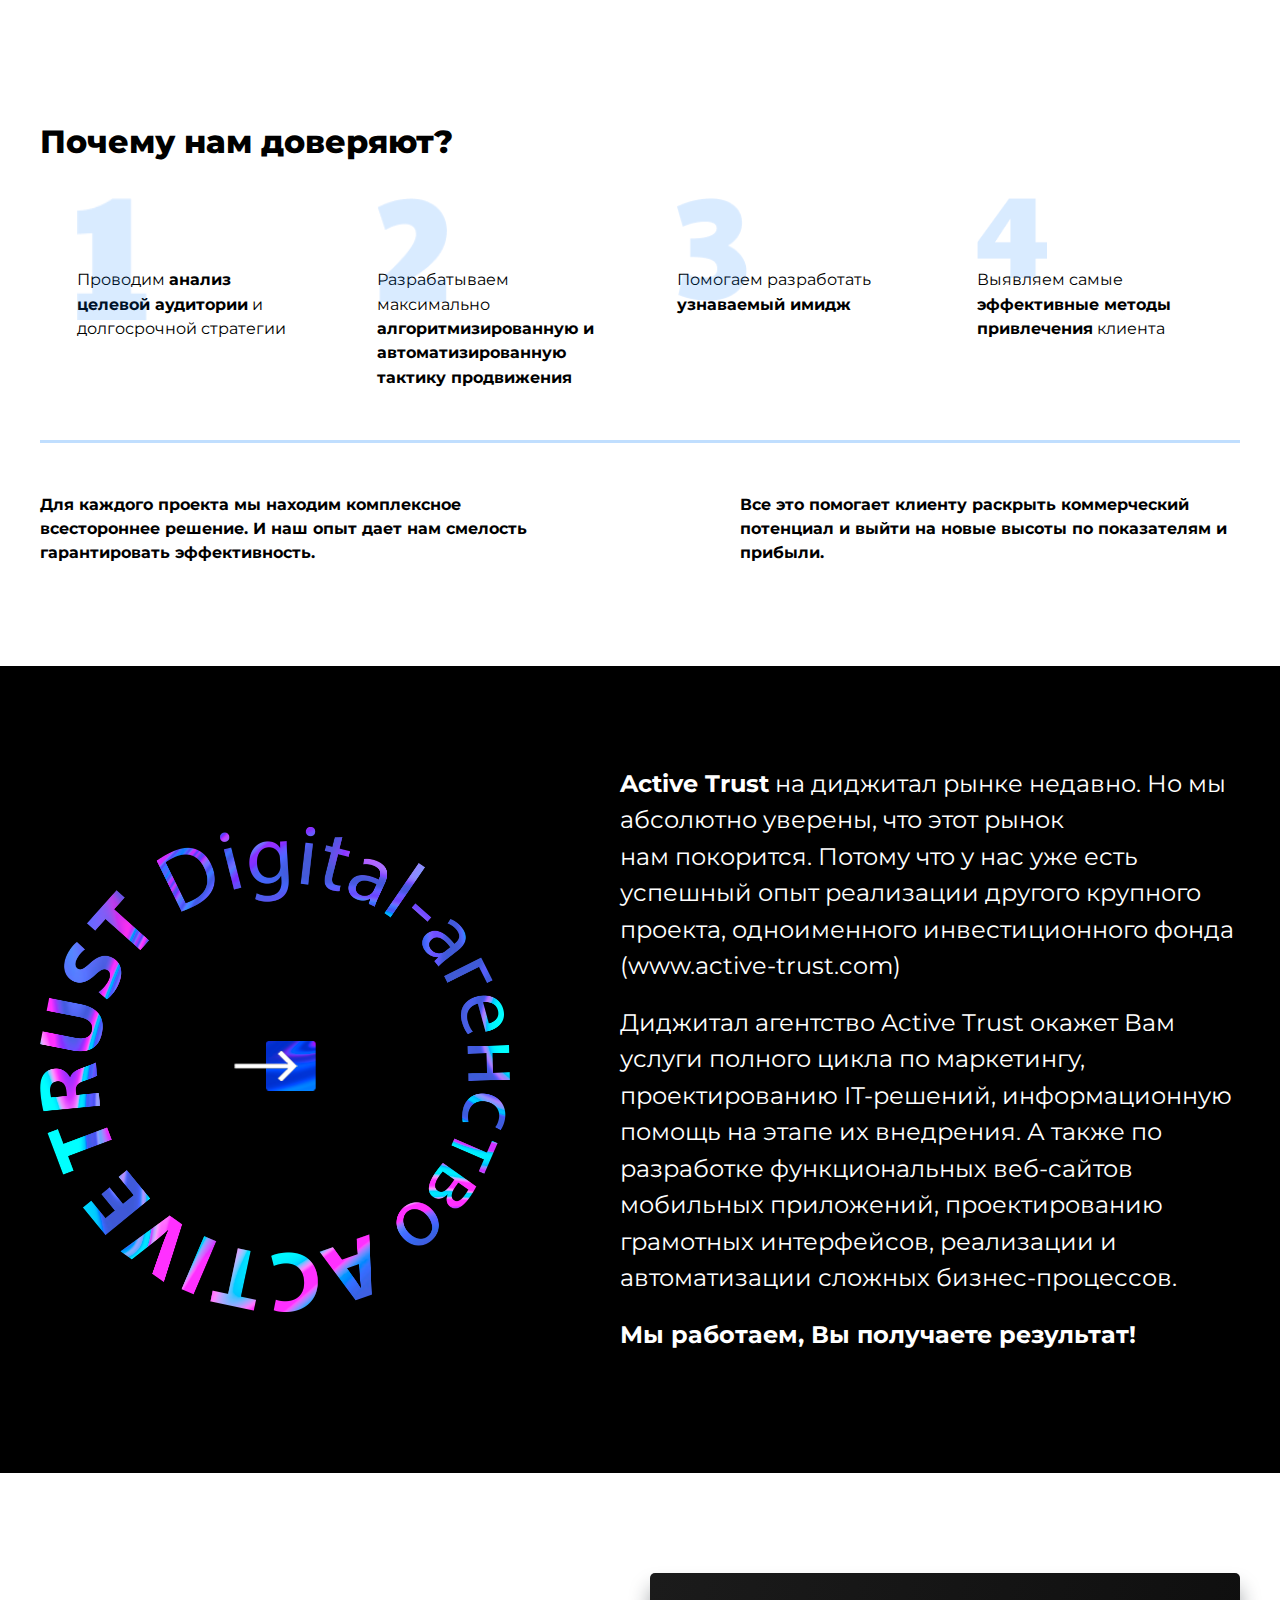
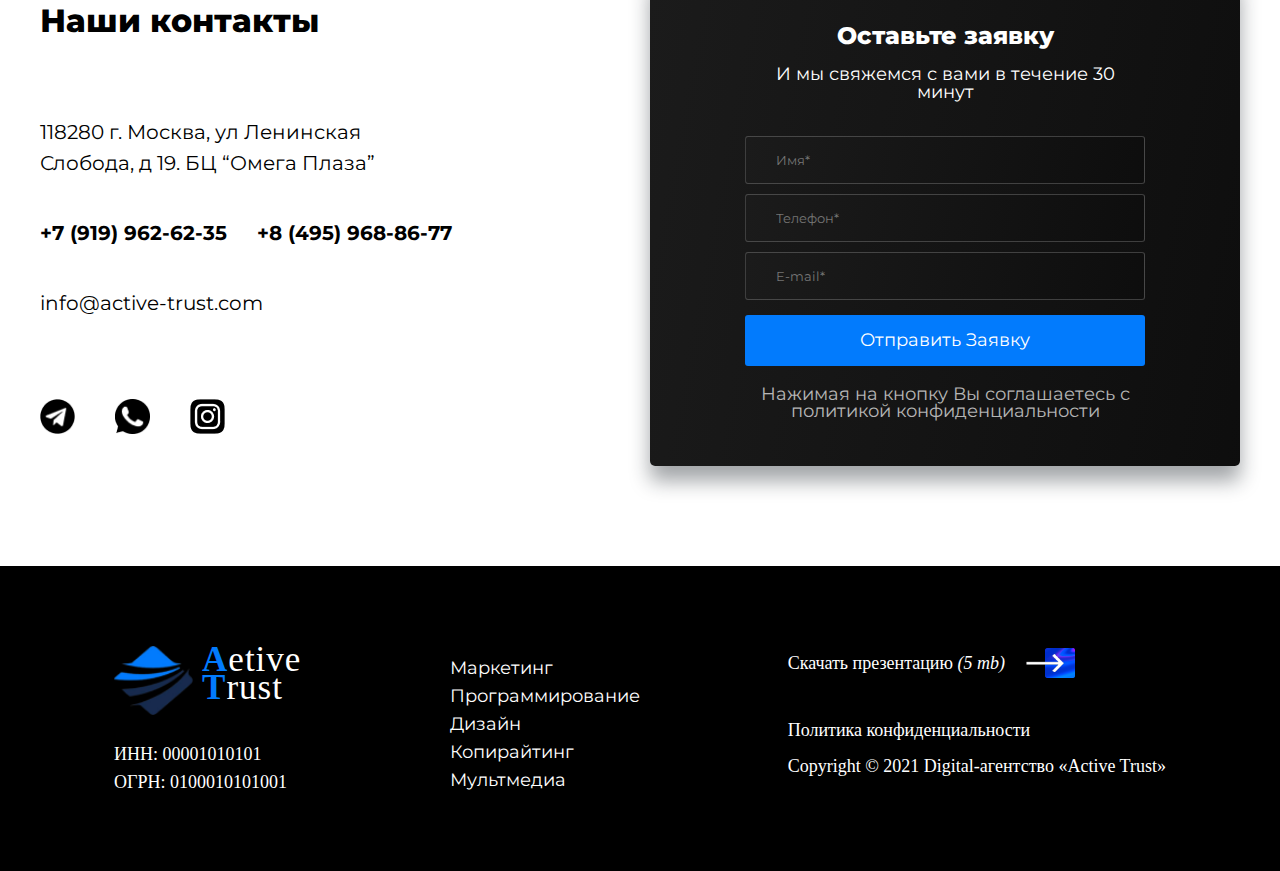
==== commit 1d59229c: "Issue #6 | Added slider on click scripts" ====
--- a/index.html
+++ b/index.html
@@ -9,8 +9,8 @@
   </head>
   <body>
     <div class="wrapper">
-      <div class="content">
-        <!-- <div class="header">
+      <div class="header">
+        <div class="header__container">
           <div class="header__inner">
             <a class="header__logo" href="#">
               <img src="images/logo/logo.png" alt="" />
@@ -19,16 +19,38 @@
                 <p>Trust</p>
               </div>
             </a>
-            <div class="header__nav">
-              <p><a href="#">Услуги</a></p>
-              <p><a href="#">Портфолио</a></p>
-              <p><a href="#">О компании</a></p>
-              <p><a href="#">Контакты</a></p>
-              <p><a href="#">8 (999) 123-45-67</a></p>
-            </div>
-          </div>
-        </div> -->
+            <div class="header__menu">
+              <div class="menu__icon">
+                <span></span>
+              </div>
+              <div class="header__nav">
+                <p>
+                  <a class="header__link" data-goto=".offers__inner" href="#"
+                    >Услуги</a
+                  >
+                </p>
+                <p>
+                  <a class="header__link" data-goto="" href="#">Портфолио</a>
+                </p>
+                <p>
+                  <a class="header__link" data-goto=".about__heading" href="#"
+                    >О компании</a
+                  >
+                </p>
+                <p>
+                  <a
+                    class="header__link"
+                    data-goto=".contacts__request"
+                    href="#"
+                    >Контакты</a
+                  >
+                </p>
+              </div>
+            </div>
+          </div>
+        </div>
       </div>
+
       <div class="container">
         <div class="content">
           <div class="slider">
@@ -348,5 +370,6 @@
         </div>
       </div>
     </div>
+    <script src="scripts/main.js"></script>
   </body>
 </html>
--- a/styles/style.css
+++ b/styles/style.css
@@ -112,19 +112,33 @@
   padding: 0 30px;
 }
 .header {
-  padding-top: 40px;
+  position: fixed;
+  top: 0;
+  left: 0;
+  width: 100%;
+  z-index: 10;
+  background-color: black;
+  padding: 10px 0;
+}
+.header__container {
+  max-width: 1260px;
+  margin: 0 auto;
+  padding: 0 30px;
 }
 .header__inner {
   display: flex;
-  flex-direction: row;
-
+  align-items: center;
   justify-content: space-between;
-}
+  min-height: 70px;
+}
+
 .header__logo {
   display: flex;
   flex-direction: row;
-
-  align-items: center;
+  align-items: center;
+}
+.header__logo img {
+  max-width: 100px;
 }
 .header__logoText {
   color: white;
@@ -137,18 +151,15 @@
   color: #027bfd;
   font-weight: 700;
 }
+
 .header__nav {
   color: white;
-  display: flex;
-  flex-direction: row;
-
-  justify-content: space-between;
-  align-items: center;
   font-family: "Montserrat", sans-serif;
   font-size: 18px;
 }
-.header__nav p {
-  margin-left: 40px;
+.header__nav > p {
+  position: relative;
+  margin: 0 0 0 20px;
 }
 
 .header__nav a {
@@ -708,7 +719,16 @@
     display: none;
   }
 }
-@media (max-width: 768px) {
+@media (min-width: 767px) {
+  .header__nav {
+    display: flex;
+    align-items: center;
+  }
+  .header__nav > p {
+    padding: 10px 0;
+  }
+}
+@media (max-width: 767px) {
   .footer__inner {
     display: block;
   }
@@ -772,6 +792,9 @@
   }
 }
 @media (max-width: 520px) {
+  .content {
+    padding: 0 5px;
+  }
   .slider__img {
     padding-right: 30px;
   }
@@ -783,4 +806,26 @@
   }
 }
 @media (max-width: 479px) {
-}
+  .about__logo {
+    display: none;
+  }
+  .contacts__request {
+    max-width: none;
+    width: 100%;
+  }
+  .contacts__requestZone {
+    max-width: none;
+    margin: none;
+  }
+  .contacts__requestZone h3 {
+    font-size: 18px;
+    padding-top: 25px;
+  }
+  .contacts__requestZone p {
+    font-size: 14px;
+  }
+  .contacts__forms {
+    margin-top: 20px;
+    padding: 0px 10px;
+  }
+}
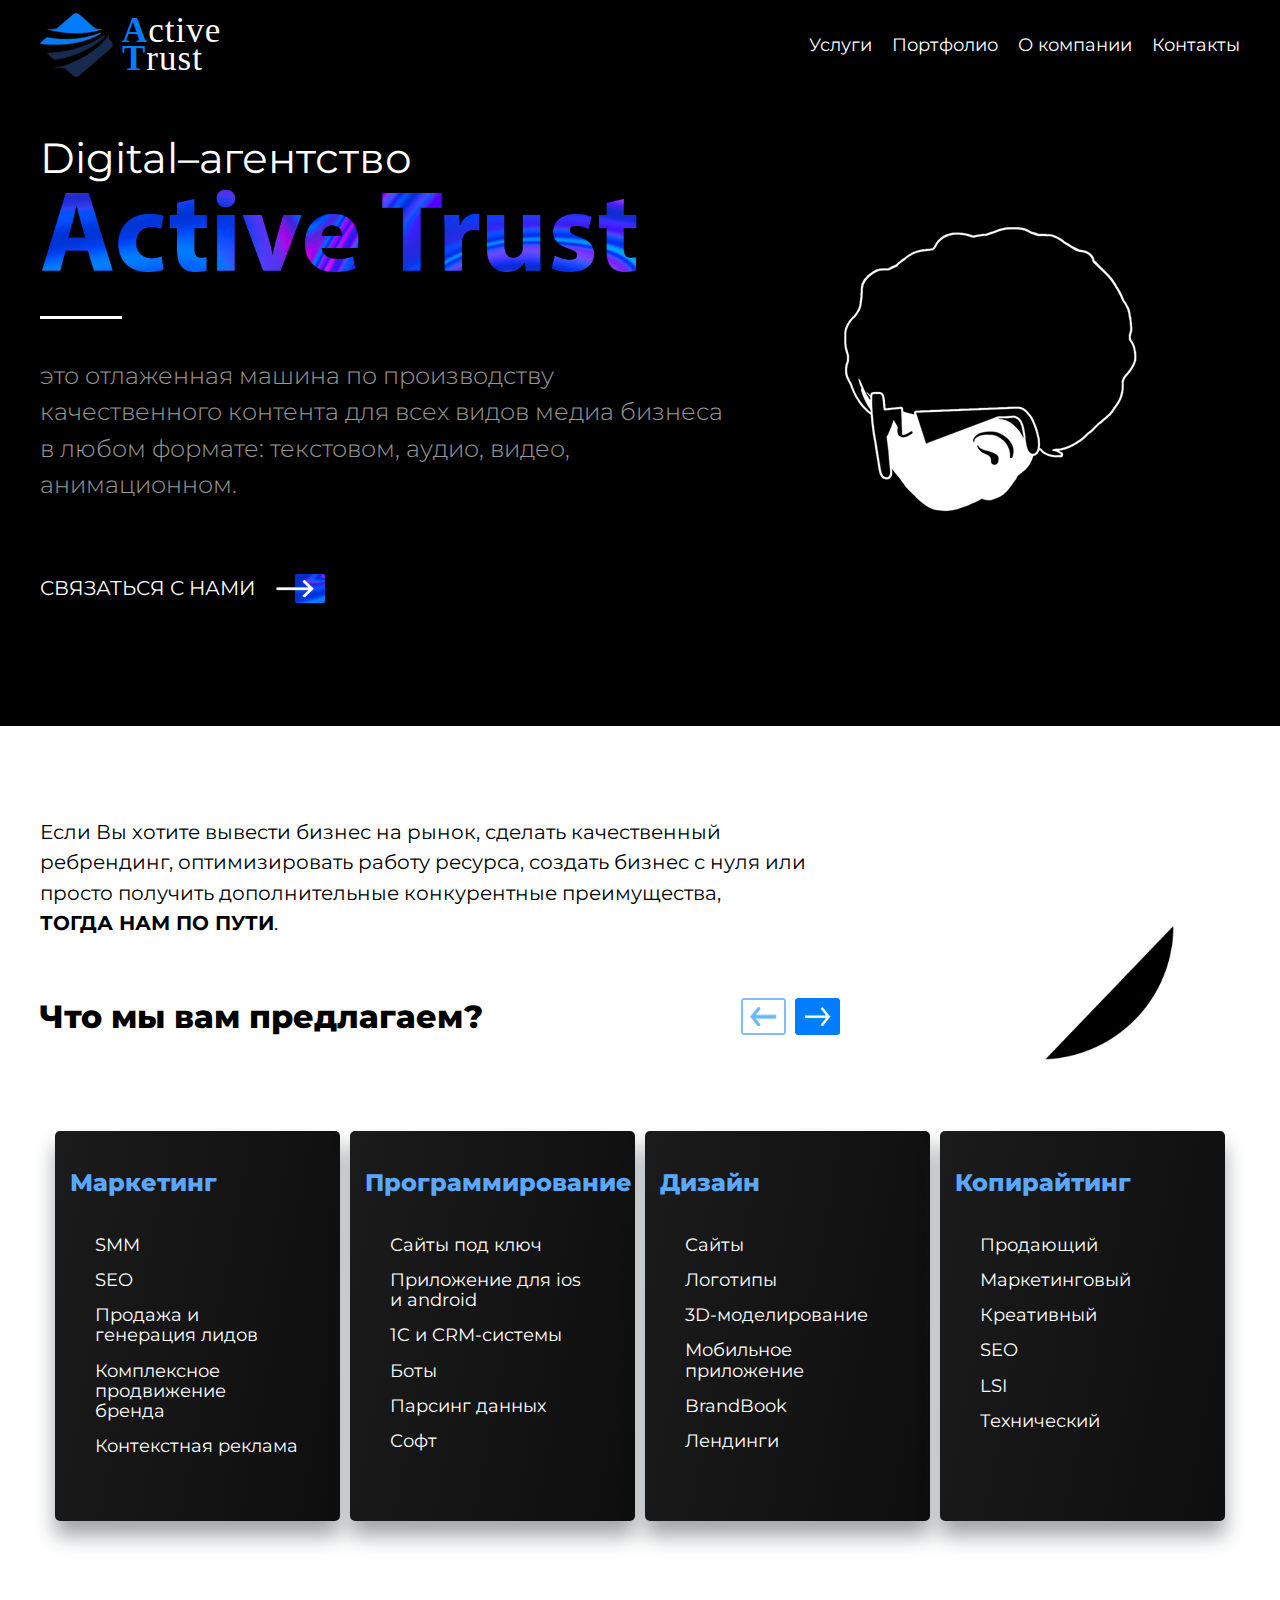
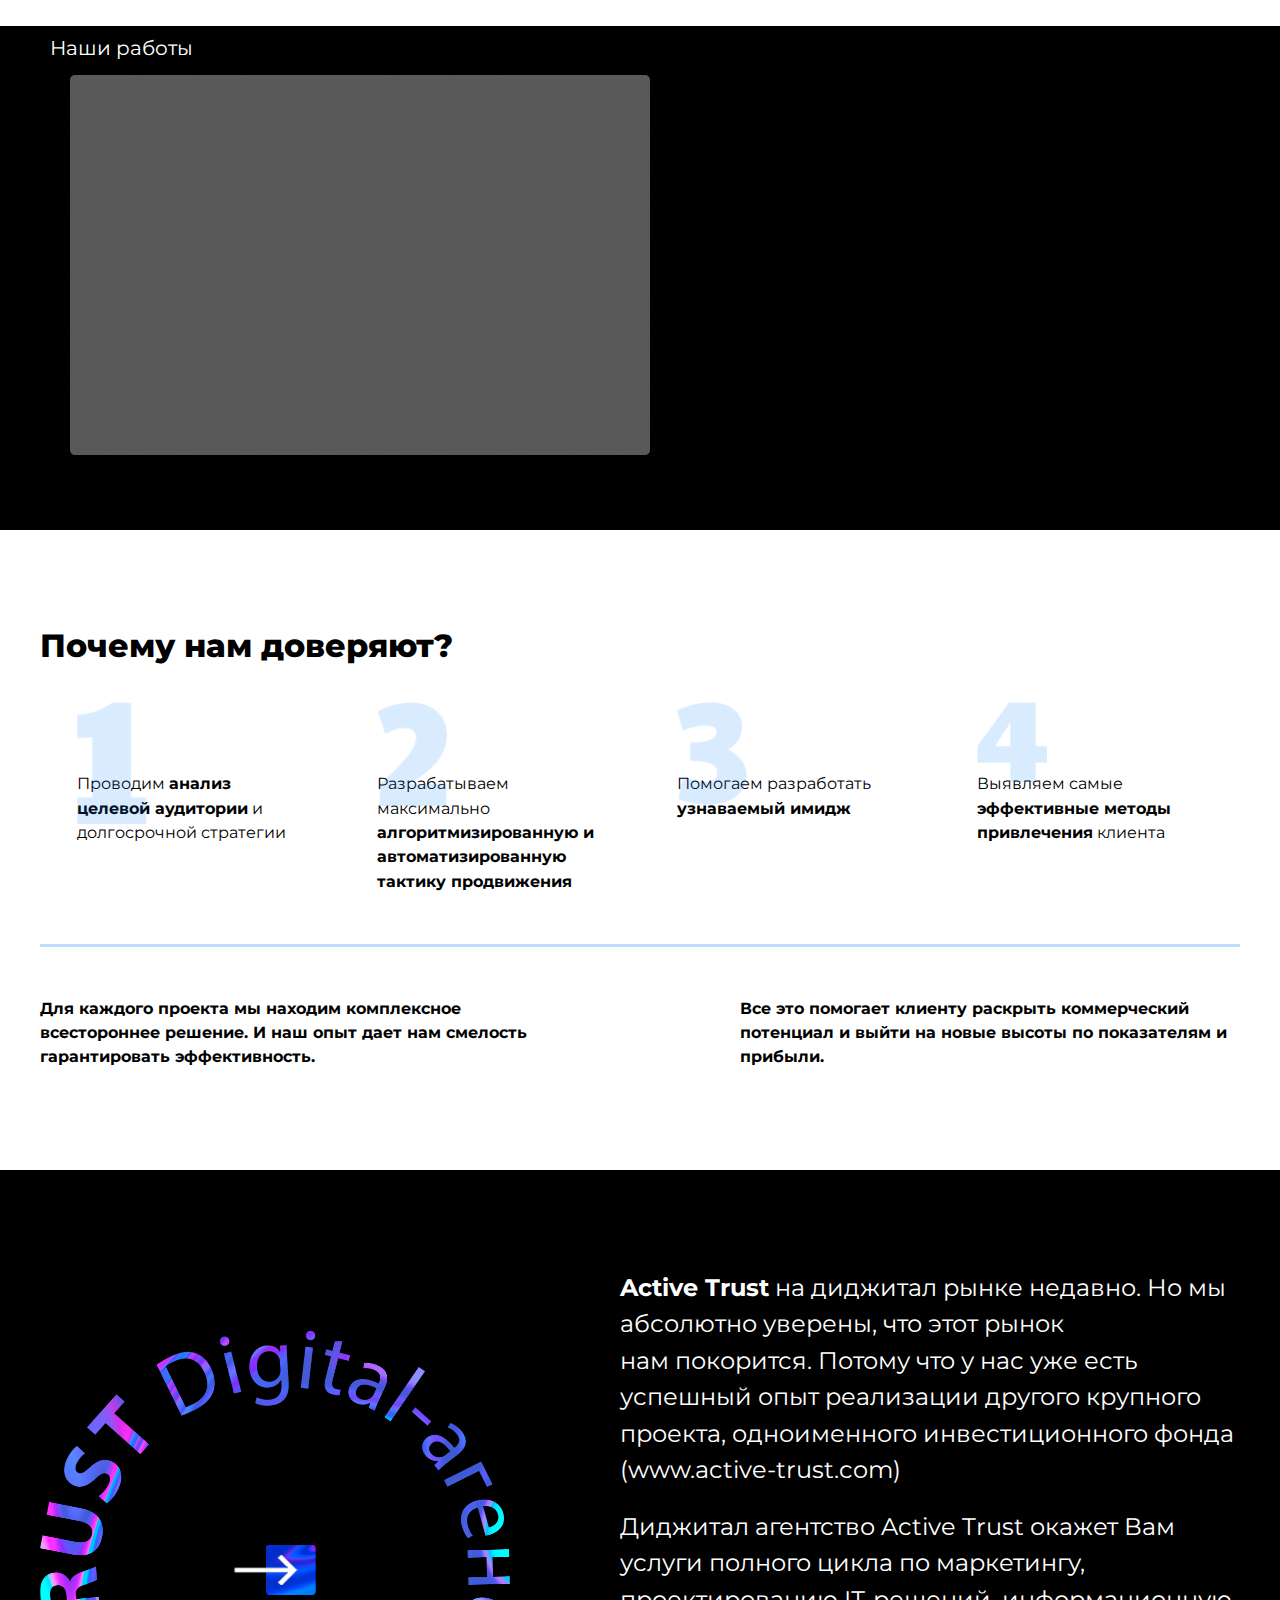
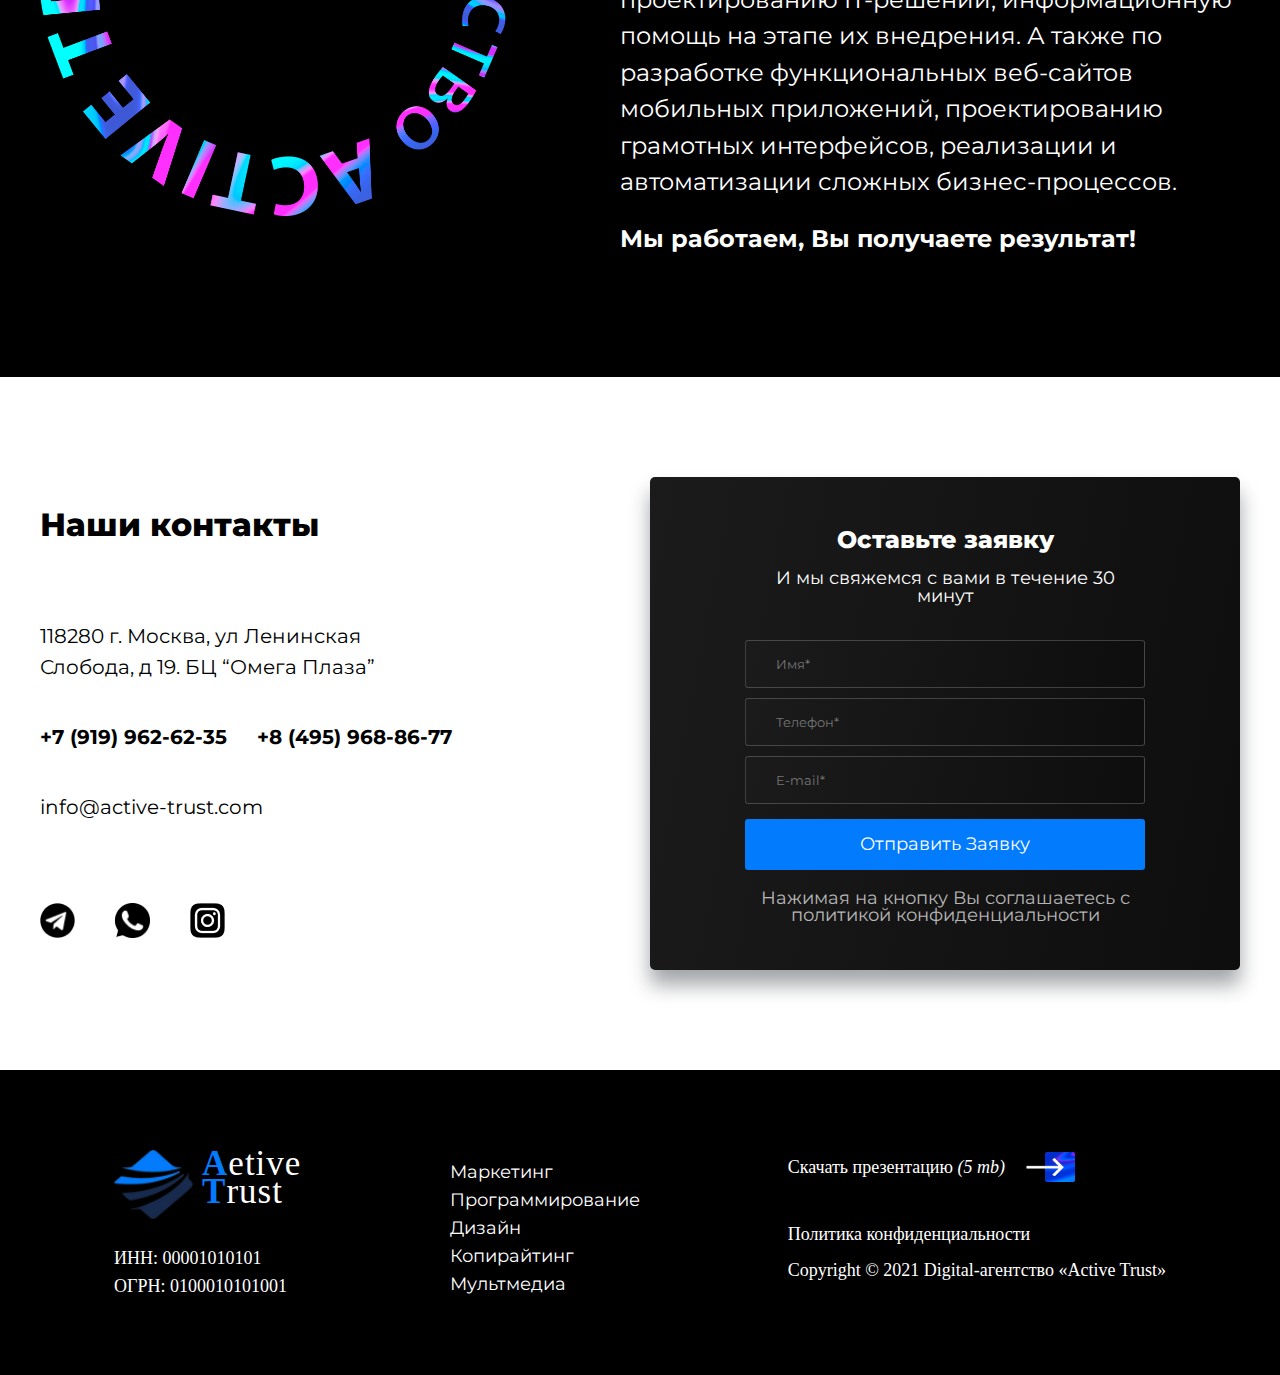
==== commit 49bffcf2: "Issue #9 | added spoiler for works block" ====
--- a/index.html
+++ b/index.html
@@ -173,18 +173,19 @@
           </div>
         </div>
         <div class="content">
-          <!-- <div class="jobs">
-            <div class="jobs__heading">
-              <p>Наши работы:</p>
-              <img src="images/jobs/test.png" alt="" />
-              <img src="images/jobs/test.png" alt="" />
-              <img src="images/jobs/test.png" alt="" />
-              <img src="images/jobs/test.png" alt="" />
-              <img src="images/jobs/test.png" alt="" />
-              <img src="images/jobs/test.png" alt="" />
-              <a href="#">ПОСМОТРЕТЬ ЕЩЁ РАБОТЫ</a>
-            </div>
-          </div> -->
+          <div data-spollers="800, max" class="block block_3">
+            <div class="block__item">
+              <button
+                tabindex="-1"
+                type="button"
+                data-spoller
+                class="block__title"
+              >
+                Наши работы
+              </button>
+              <img class="block__text" src="images/jobs/test.png" alt="" />
+            </div>
+          </div>
         </div>
         <div class="confidence">
           <div class="content">
--- a/styles/style.css
+++ b/styles/style.css
@@ -98,6 +98,10 @@
   font-weight: 800;
 }
 
+body._lock {
+  overflow: hidden;
+}
+
 .wpapper {
   display: flex;
   flex-direction: column;
@@ -132,6 +136,10 @@
   min-height: 70px;
 }
 
+.menu__icon {
+  display: none;
+}
+
 .header__logo {
   display: flex;
   flex-direction: row;
@@ -287,38 +295,51 @@
   padding-bottom: 15px;
 }
 
-.jobs {
-  margin-top: 100px;
-  padding-bottom: 70px;
-}
-.jobs__heading {
-  display: flex;
-  flex-direction: column;
-  flex-wrap: wrap;
-  color: white;
-  font-family: "Montserrat", sans-serif;
-  font-size: 32px;
-  font-weight: 800;
-  max-height: 1300px;
-}
-
-.jobs__heading img {
-  max-width: 560px;
+/*spoiler*/
+
+.block {
+  margin: 0px 0px 30px 0px;
+}
+.block__item {
+  margin: 0px 0px 10px 0px;
+}
+
+.block__title {
   width: 100%;
-  margin-top: 20px;
-}
-.jobs__heading p {
-  padding-top: 30px;
-  padding-bottom: 10px;
-}
-.jobs__heading a {
-  text-decoration: none;
-  color: #59a8fd;
-  font-weight: 500;
+  text-align: left;
   font-size: 20px;
   font-family: "Montserrat", sans-serif;
-  padding-top: 40px;
-  text-align: center;
+  color: white;
+  background-color: transparent;
+  padding: 10px;
+  position: relative;
+}
+.block._init .block__title {
+  cursor: pointer;
+}
+.block._init .block__title {
+  padding: 10px 40px 10px 10px;
+}
+.block._init .block__title::before,
+.block._init .block__title::after {
+  content: "";
+  width: 20px;
+  height: 1px;
+  background-color: white;
+  position: absolute;
+  right: 10px;
+  top: 20px;
+  transition: transform 0.3s ease 0s;
+}
+.block._init .block__title::after {
+  transform: rotate(-90deg);
+}
+.block._init .block__title._activate::after {
+  transform: rotate(0deg);
+}
+.block__text {
+  padding: 0 10px 10px;
+  line-height: 130%;
 }
 
 .confidence {
@@ -578,6 +599,8 @@
   margin-bottom: 10px;
 }
 
+/* adaptive zone */
+
 @media screen and (max-width: 1178px) {
   .slider__text {
     max-width: 400px;
@@ -651,6 +674,7 @@
     max-width: 550px;
   }
 
+  /* spoiler */
   .contacts {
     padding-top: 80px;
     padding-bottom: 80px;
@@ -729,6 +753,91 @@
   }
 }
 @media (max-width: 767px) {
+  .header {
+    padding: 0;
+    margin: 0;
+  }
+  .header__logo img {
+    max-width: 50px;
+  }
+  .header__logoText {
+    font-size: 22px;
+  }
+
+  .menu__icon {
+    z-index: 5;
+    display: block;
+    position: relative;
+    width: 30px;
+    height: 18px;
+    cursor: pointer;
+  }
+  .menu__icon span,
+  .menu__icon::before,
+  .menu__icon::after {
+    left: 0;
+    position: absolute;
+    height: 10%;
+    width: 100%;
+    transition: all 0.3s ease 0s;
+    background-color: white;
+  }
+
+  .menu__icon::before,
+  .menu__icon::after {
+    content: "";
+  }
+
+  .menu__icon::before {
+    top: 0;
+  }
+
+  .menu__icon::after {
+    bottom: 0;
+  }
+  .menu__icon span {
+    top: 50%;
+    transform: scale(1) translate(0px, -1px);
+  }
+
+  .menu__icon._active span {
+    transform: scale(0) translate(0px, -1px);
+  }
+  .menu__icon._active::before {
+    top: 50%;
+    transform: rotate(-45deg) translate(0px, -50%);
+  }
+  .menu__icon._active::after {
+    bottom: 50%;
+    transform: rotate(45deg) translate(0px, 50%);
+  }
+
+  .header__nav {
+    position: fixed;
+    top: 0;
+    left: 0;
+    width: 100%;
+    height: 100%;
+    transition: all 0.3s ease 0s;
+    transform: translate(-100%, -100%);
+    background-color: rgba(0, 0, 0, 0.98);
+    padding: 100px 30px 30px 30px;
+
+    overflow: auto;
+  }
+  .header__nav._active {
+    transform: translate(0px, 0px);
+  }
+  .header__nav p {
+    margin: 0px 0px 35px 0px;
+  }
+  .header__nav p:last-child {
+    margin: 0px 0px 0px 0px;
+  }
+  .header__link {
+    font-size: 26px;
+  }
+
   .footer__inner {
     display: block;
   }
